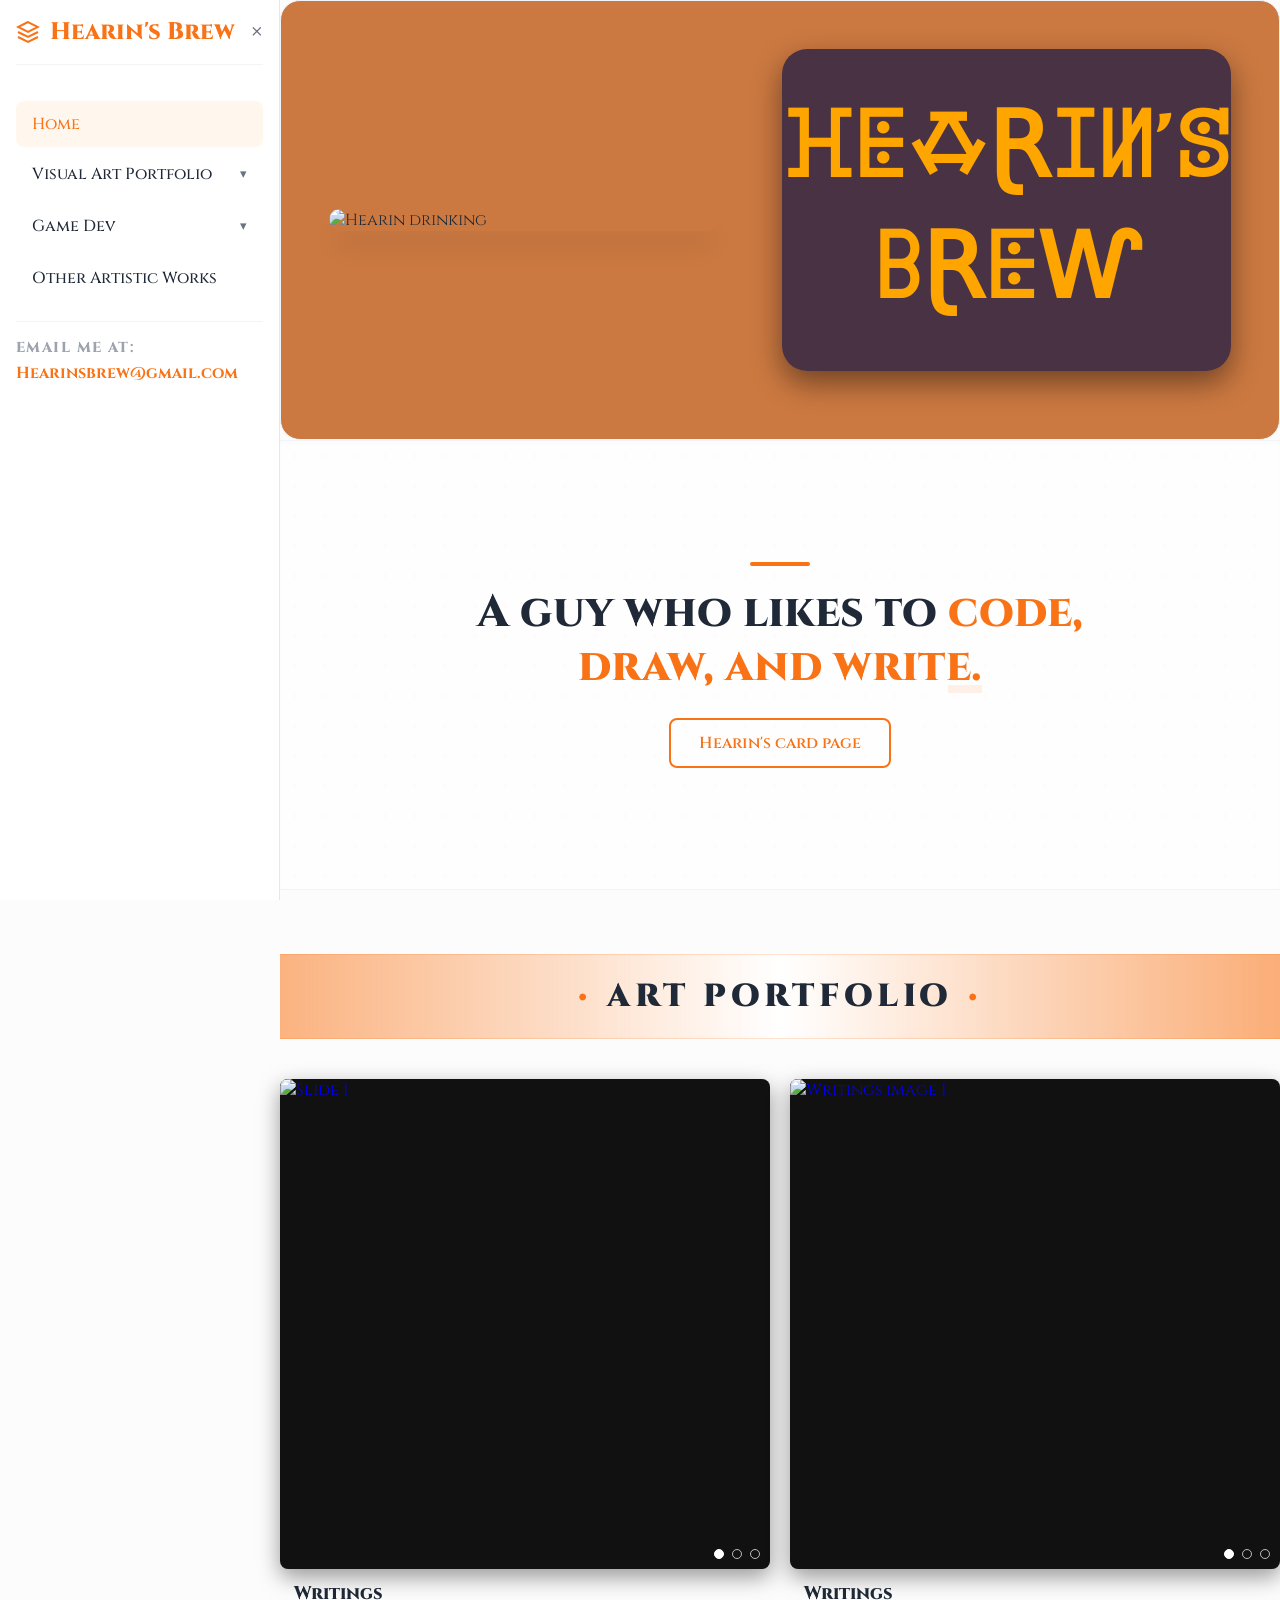
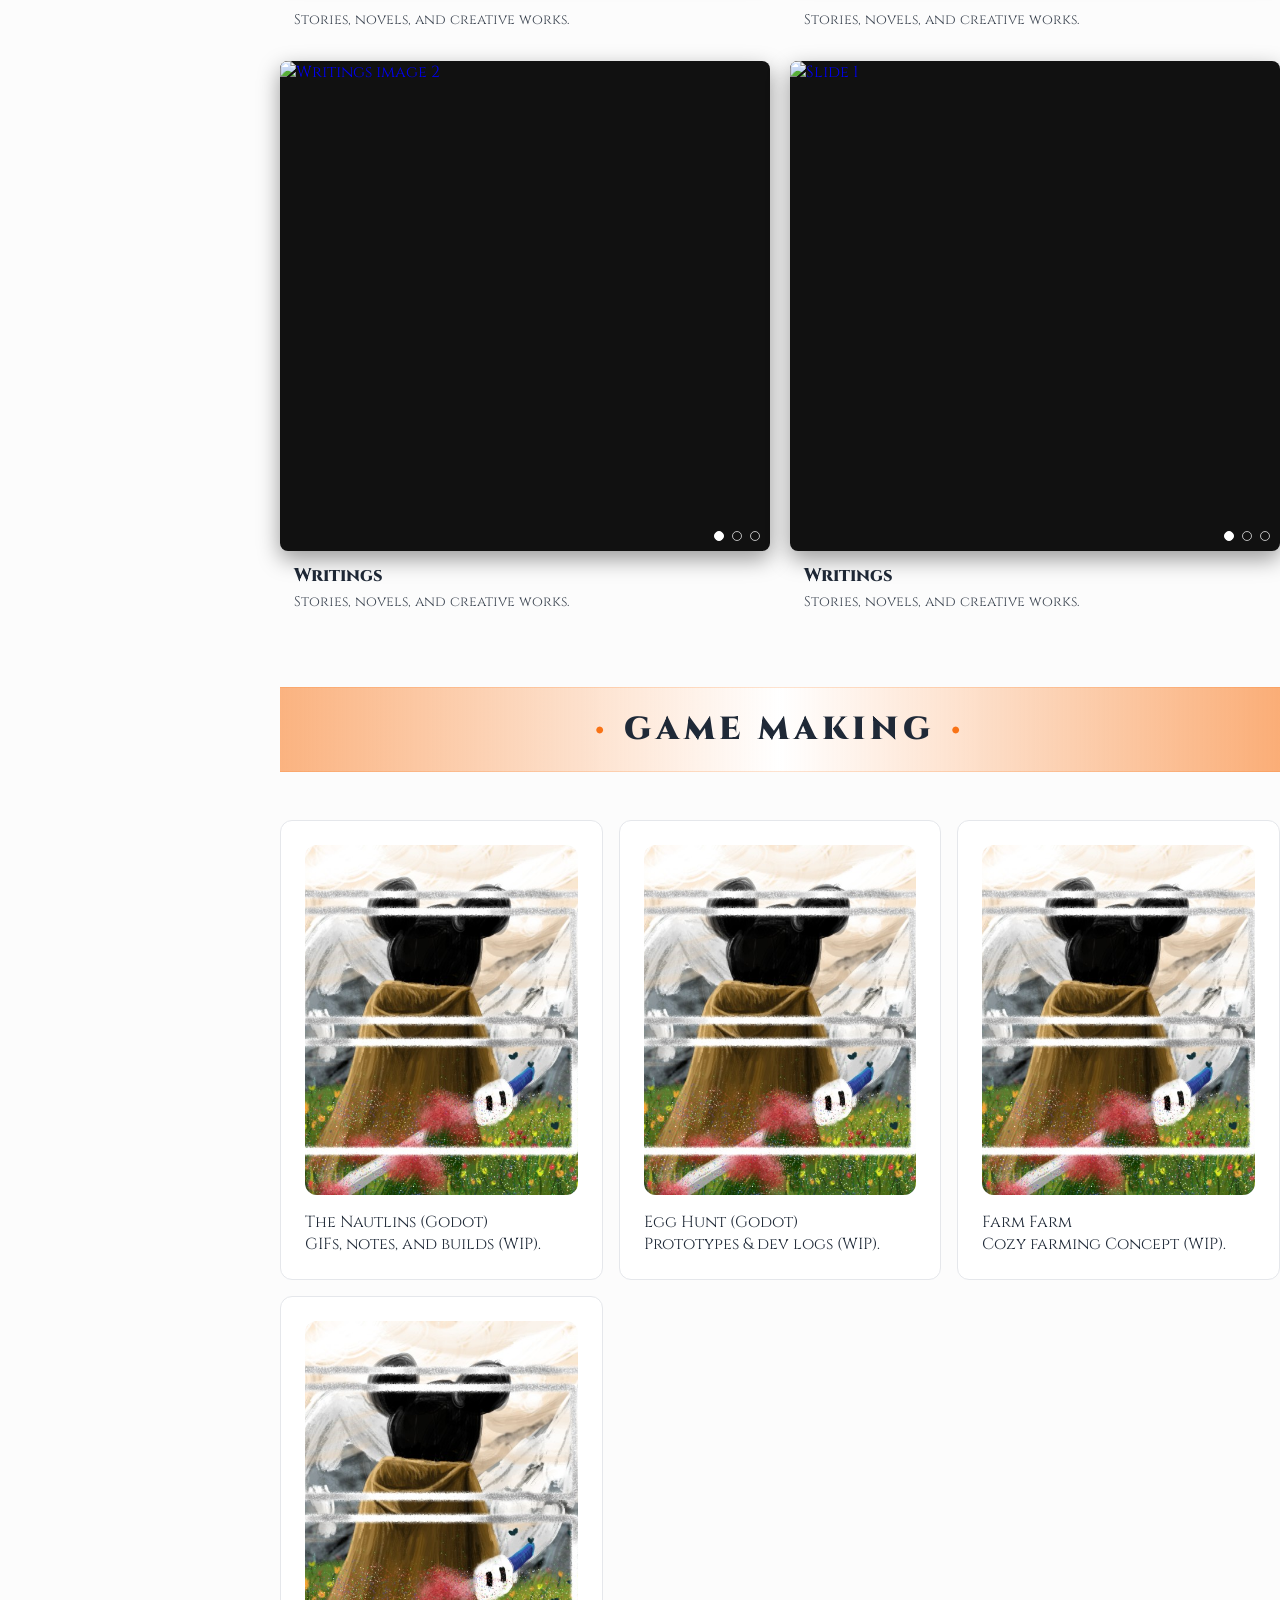
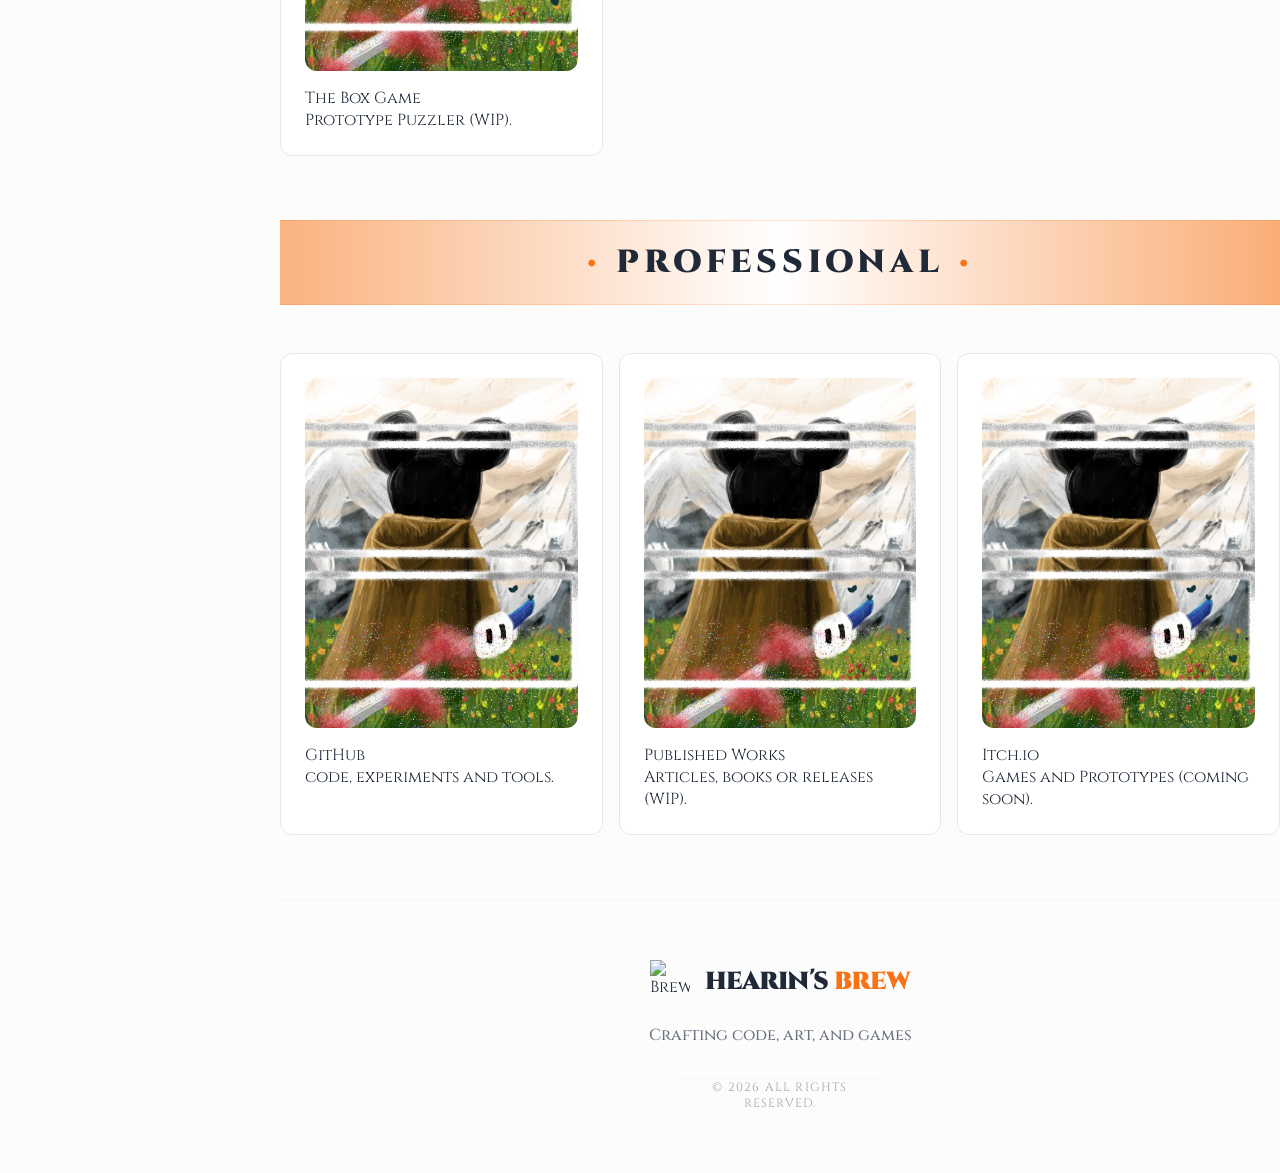
==== index.html @ 3aa01c22 "random issue fix" ====
<!DOCTYPE html>
<html lang="en">
<head>
    <meta charset="UTF-8">
    <meta name="viewport" content="width=device-width, initial-scale=1.0">
    <title>Hearin's Brew</title>
    <link rel ="stylesheet" href="style.css">
       <link rel ="stylesheet" href="myOcs.css">
       <link rel ="stylesheet" href="mediaQuery.css">
    <link href="https://fonts.googleapis.com/css2?family=Cinzel:wght@700;900&display=swap" rel="stylesheet" />
    <link rel="stylesheet" href="https://cdnjs.cloudflare.com/ajax/libs/font-awesome/6.0.0/css/all.min.css">
    <link rel="icon" type="image/png" href="assets/favicon.ico">

</head>
<body>
<div style="max-width: 1350px;
   margin:0 auto;
    width: 100%;
    ">
    <aside id="sidebar" >
        <div class="sidebar-header">
            <div class="brand-logo">
                <svg width="24" height="24" viewBox="0 0 24 24" fill="none" stroke="currentColor" stroke-width="2"><path d="M12 2L2 7l10 5 10-5-10-5zM2 17l10 5 10-5M2 12l10 5 10-5"/></svg>
                <span>Hearin's Brew</span>
            </div>
            <button class="close-btn" onclick="toggleMenu()">&times;</button>
        </div>
        <nav>
            <ul>
                <li class="nav-item"><a href="#" class="nav-link active">Home</a></li>
                
                <li class="nav-item">
                    <div class="nav-link dropdown-toggle" onclick="toggleDropdown(this)">
                        <span>Visual Art Portfolio</span>
                        <span class="chevron">&#9662;</span>
                    </div>
                    <ul class="dropdown-menu">
                        <li><a href="lorcana-game-mat-concepts.html" class="nav-link">Lorcana Game Mat Concepts</a></li>
                        <li><a href="Art-Fight.html" class="nav-link">Art Fight</a></li>
                        <li><a href="my-ocs.html" class="nav-link">My OCs!</a></li>
                        <li><a href="misc-art.html" class="nav-link">Misc Art</a></li>
                        <li><a href="my-sketch-book.html" class="nav-link">My Sketchbook</a></li>
                    </ul>
                </li>

                <li class="nav-item">
                    <div class="nav-link dropdown-toggle" onclick="toggleDropdown(this)">
                        <span>Game Dev</span>
                        <span class="chevron">&#9662;</span>
                    </div>
                    <ul class="dropdown-menu">
                        <li><a href="#" class="nav-link">The Nautlins</a></li>                       
                        <li><a href="easter-hunt-game.html" class="nav-link">Easter Hunt</a></li>
                       
                    </ul>
                </li>

               <li class="nav-item"><a href="#" class="nav-link">Other Artistic Works</a></li>
            </ul>
            <div style="padding-top:1rem">
               <div class="sidebar-footer">
  
        <p>Email me at:</p>
        <a href="mailto:hearinsbrew@gmail.com">Hearinsbrew@gmail.com</a>
    
</div>
            </div>
        </nav>
        
       
    </aside>

    <main id="mainContent">
        <header>
<button class="menu-trigger" onclick="toggleMenu()">
            <span>☰</span> 
        </button>
        <div class="header-logo">
        <a href="index.html">Hearin's Brew</a>
    </div>
    
    <div class="header-links">
        <a href="mailto:hearinsbrew@gmail.com" title="Email Me">
            <i class="fa-solid fa-envelope"></i>
        </a>
        <a href="https://github.com/Hearin1" target="_blank" title="GitHub">
            <i class="fa-brands fa-github"></i>
        </a>
    </div>
        </header>
        
        
      <section class="feature-container">
    <div class="feature-image">
        <img src="https://github.com/Hearin1/HearinsBrewRep/blob/main/UI/HearinDrinkingGif500px.gif?raw=1" alt="Hearin drinking" />
    </div>
    <div class="feature-content">
        
        <div class="banner">
      <div class="box">
        <h1 id="brew-title"></h1>
        </div>     
      </div>
        
    </div>
</section>


<section class="section1">
          <div class="self-content">       
        <h2 class="feature-title">A guy who likes to <span class="highlight">code, draw, and write.</span></h2>
        <a href="#" class="secondary-btn">Hearin's card page</a>
    </div>
        </section>
<!-- carousel -->
 <div class="divider"><h2>ART PORTFOLIO</h2></div>

<!-- carousel -->
<div class="section2">
  <div class="carousel-wrapper">
    <!-- Tile Example -->
    <div class="tile">
      <a href="https://www.royalroad.com/profile/585481/fictions">
        <div class="carousel" data-interval="4000">
          <div class="slides">
            <img src="https://github.com/Hearin1/HearinsBrewRep/blob/main/Writing%20images/The%20Clouds%20Above%20The%20Clouds%20Below.png?raw=1" class="slide active" alt="Slide 1">
            <img src="https://github.com/Hearin1/HearinsBrewRep/blob/main/Writing%20images/The%20Raven%20of%20the%20Tower%20No%20Name.jpg?raw=1" class="slide" alt="Slide 2">
            <img src="https://github.com/Hearin1/HearinsBrewRep/blob/main/Writing%20images/The%20Guide.JPG?raw=1" class="slide" alt="Slide 3">
          </div>
          <div class="dots">
            <span class="dot active"></span>
            <span class="dot"></span>
            <span class="dot"></span>
          </div>
        </div>
      </a>
      <div class="cap">
        <p class="t">Writings</p>
        <p class="d">Stories, novels, and creative works.</p>
      </div>
    </div>

    <div class="tile">
      <a href="https://www.royalroad.com/profile/585481/fictions">
        <div class="carousel" data-interval="4000">
          <div class="slides">
            <img src=https://github.com/Hearin1/HearinsBrewRep/blob/main/Writing%20images/The%20Clouds%20Above%20The%20Clouds%20Below.png?raw=1" alt="Writings image 1" class="slide active" >
            <img src="https://github.com/Hearin1/HearinsBrewRep/blob/main/Writing%20images/The%20Raven%20of%20the%20Tower%20No%20Name.jpg?raw=1" class="slide" alt="Slide 2">
            <img src="https://github.com/Hearin1/HearinsBrewRep/blob/main/Writing%20images/The%20Guide.JPG?raw=1" class="slide" alt="Slide 3">
          </div>
          <div class="dots">
            <span class="dot active"></span>
            <span class="dot"></span>
            <span class="dot"></span>
          </div>
        </div>
      </a>
      <div class="cap">
        <p class="t">Writings</p>
        <p class="d">Stories, novels, and creative works.</p>
      </div>
    </div>
    <div class="tile">
      <a href="https://www.royalroad.com/profile/585481/fictions">
        <div class="carousel" data-interval="4000">
          <div class="slides">
            <img src="https://github.com/Hearin1/HearinsBrewRep/blob/main/Writing%20images/The%20Raven%20of%20the%20Tower%20No%20Name.jpg?raw=1" alt="Writings image 2" class="slide active" alt="Slide 1">
            <img src="https://github.com/Hearin1/HearinsBrewRep/blob/main/Writing%20images/The%20Raven%20of%20the%20Tower%20No%20Name.jpg?raw=1" class="slide" alt="Slide 2">
            <img src="https://github.com/Hearin1/HearinsBrewRep/blob/main/Writing%20images/The%20Guide.JPG?raw=1" class="slide" alt="Slide 3">
          </div>
          <div class="dots">
            <span class="dot active"></span>
            <span class="dot"></span>
            <span class="dot"></span>
          </div>
        </div>
      </a>
      <div class="cap">
        <p class="t">Writings</p>
        <p class="d">Stories, novels, and creative works.</p>
      </div>
    </div>
   
    <div class="tile">
      <a href="https://www.royalroad.com/profile/585481/fictions">
        <div class="carousel" data-interval="4000">
          <div class="slides">
            <img src="https://github.com/Hearin1/HearinsBrewRep/blob/main/Writing%20images/The%20Clouds%20Above%20The%20Clouds%20Below.png?raw=1" class="slide active" alt="Slide 1">
            <img src="https://github.com/Hearin1/HearinsBrewRep/blob/main/Writing%20images/The%20Raven%20of%20the%20Tower%20No%20Name.jpg?raw=1" class="slide" alt="Slide 2">
            <img src="https://github.com/Hearin1/HearinsBrewRep/blob/main/Writing%20images/The%20Guide.JPG?raw=1" class="slide" alt="Slide 3">
          </div>
          <div class="dots">
            <span class="dot active"></span>
            <span class="dot"></span>
            <span class="dot"></span>
          </div>
        </div>
      </a>
      <div class="cap">
        <p class="t">Writings</p>
        <p class="d">Stories, novels, and creative works.</p>
      </div>
    </div>
  </div>
</div>


   <div class="divider"><h2>GAME MAKING</h2></div>
  <section class="section" >
    <div class="wrap">
      <div class="image" >
        <img src="assets/Mickey p2.jpg" alt="The Nautlins" />       
      </div>
      <div><p><a href=""></a>The Nautlins (Godot)</p><p class="d">GIFs, notes, and builds (WIP).</p></div>
    </div>
    <div class="wrap">
      <div class="image">
        <img src="assets/Mickey p2.jpg" alt="The Nautlins" />       
      </div>
      <div><p><a href=""></a>Egg Hunt (Godot)</p><p class="d">Prototypes & dev logs (WIP).</p></div>
    </div>
    <div class="wrap">
      <div class="image">
        <img src="assets/Mickey p2.jpg" alt="The Nautlins" />       
      </div>
      <div><p><a href=""></a>Farm Farm</p><p class="d">Cozy farming Concept (WIP).</p></div>
    </div>
    <div class="wrap">
      <div class="image" style="">
        <img src="assets/Mickey p2.jpg" alt="The Nautlins" />       
      </div>
      <div><p><a href=""></a>The Box Game</p><p class="d">Prototype Puzzler (WIP).</p></div>
    </div>
  </section>

  <!-- professional -->
<div class="divider"><h2>PROFESSIONAL</h2></div>
    <section class="section" >
    
    <div class="wrap">
      <div class="image">
        <img src="assets/Mickey p2.jpg" alt="The Nautlins" />       
      </div>
      <div><p><a href="https://github.com/Hearin1"></a>GitHub</p><p class="d">code, experiments and tools.</p></div>
    </div>
    <div class="wrap">
      <div class="image">
        <img src="assets/Mickey p2.jpg" alt="The Nautlins" />       
      </div>
      <div><p><a href=""></a>Published Works</p><p class="d">Articles, books or releases (WIP).</p></div>
    </div>
    <div class="wrap">
      <div class="image" style="">
        <img src="assets/Mickey p2.jpg" alt="The Nautlins" />       
      </div>
      <div><p><a href="#"></a>Itch.io</p><p class="d">Games and Prototypes (coming soon).</p></div>
    </div>
  </section>

<footer class="main-footer">
    <div class="footer-content">
        <div class="footer-logo">
            <img src="https://media.giphy.com/media/v1.Y2lkPTc5MGI3NjExNHJtZzZycWp6bmR6Z3R6Z3R6Z3R6Z3R6Z3R6Z3R6Z3R6Z3ImZXA9djFfaW50ZXJuYWxfZ2lmX2J5X2lkJmN0PXM/3o7TKDkDbIDJieKbVm/giphy.gif" alt="Brewing GIF" class="footer-gif">
            <span class="logo-text">Hearin's <span class="highlight-orange">Brew</span></span>
        </div>

        <p class="footer-tagline">Crafting code, art, and games </p>
        
        <div class="footer-bottom-line">
            &copy; 2026 All Rights Reserved.
        </div>
    </div>
</footer>

    </main>
</div>
<!--
    <script>
      

    

        (function(){
  const text = "ꖾꗍꗇⱤꕯꖦ'ꕷ ꕗⱤꗍⱲ";
  const title = document.getElementById("brew-title");
  const colors = ["#FFA500", "#FFFFFF", "#1E90FF"];
  for (let i = 0; i < text.length; i++) {
    const span = document.createElement("span");
    span.textContent = text[i];
    span.style.transition = "color 2s ease";
    span.style.color = colors[0];
    title.appendChild(span);
  }
  let currentColor = 0;
  setInterval(() => {
    const spans = title.querySelectorAll("span");
    for (let i = 0; i < spans.length; i++) {
      setTimeout(() => {
        spans[i].style.color = colors[(currentColor + 1) % colors.length];
      }, i * 200);
    }
    currentColor = (currentColor + 1) % colors.length;
  }, 4000);
})();



/* Carousels (img slides) */
document.querySelectorAll('.carousel').forEach(car=>{
  const slides = Array.from(car.querySelectorAll('img.slide'));
  const dots = car.querySelectorAll('.dot').length
    ? Array.from(car.querySelectorAll('.dot'))
    : (function(){ const wrap=document.createElement('div'); wrap.className='dots';
        slides.forEach((_,i)=>{ const d=document.createElement('span'); d.className='dot'+(i?'' : ' active'); wrap.appendChild(d); });
        car.appendChild(wrap); return Array.from(wrap.children); })();

  let i = 0;
  const show = n=>{
    slides.forEach((s,idx)=>s.classList.toggle('active', idx===n));
    dots.forEach((d,idx)=>d.classList.toggle('active', idx===n));
    i = n;
  };
  const dur = parseInt(car.getAttribute('data-interval')||4500,10);
  let timer = setInterval(()=>show((i+1)%slides.length), dur);
  dots.forEach((d,idx)=>d.addEventListener('click', ()=>{
    clearInterval(timer); show(idx); timer = setInterval(()=>show((i+1)%slides.length), dur);
  }));
});

    
    </script>
-->
   <script src="main.js"></script>
</body>
</html>
---- style.css ----
:root {
            --sidebar-width: 280px;
            --primary-orange: #f97316; /* Clean, modern orange */
            --orange-hover: #ea580c;
            --sidebar-bg: #ffffff;
            --text-dark: #1f2937;
            --text-muted: #6b7280;
            --bg-main: #fcfcfc;
            --transition-speed: 0.3s;
        }

        * { margin: 0; padding: 0; box-sizing: border-box;  font-family: 'Cinzel',sans-serif; }

        body {
            display: flex;
            background: var(--bg-main);
            color: var(--text-dark);
            overflow-x: hidden;
            min-height: 100vh;
        }

        /* --- Sidebar --- */
        aside {
            width: var(--sidebar-width);
            height: 100vh;
            background: var(--sidebar-bg);
            color: var(--text-dark);
            position: fixed;
            left: 0;
            transition: transform var(--transition-speed) ease;
            z-index: 1000;
            padding: 1rem;
            display: flex;
            flex-direction: column;
            border-right: 1px solid #e5e7eb;
        }

        /* Class to hide sidebar */
        aside.closed {
            transform: translateX(-100%);
        }

        .sidebar-header {
            display: flex;
            justify-content: space-between;
            align-items: center;
            margin-bottom: 2rem;
            padding-bottom: 1rem;
            border-bottom: 1px solid #f3f4f6;
        }

        .brand-logo {
            font-size: 1.5rem;
            font-weight: 800;
            color: var(--primary-orange);
            display: flex;
            align-items: center;
            gap: 10px;
        }

        .close-btn {
            background: none;
            border: none;
            color: var(--text-muted);
            font-size: 1.75rem;
            cursor: pointer;
            line-height: 1;
        }
        .close-btn:hover { color: var(--primary-orange); }

        /* --- Main Navigation --- */
        nav { flex-grow: 1; overflow-y: auto; }
        nav ul { list-style: none; }
        
        .nav-item { margin: 0.25rem 0; }

        .nav-link {
            display: flex;
            align-items: center;
            justify-content: space-between;
            padding: 0.75rem 1rem;
            color: var(--text-dark);
            text-decoration: none;
            border-radius: 8px;
            transition: 0.2s;
            font-weight: 500;
            cursor: pointer;
        }

        .nav-link:hover, .nav-link.active {
            background-color: #fff7ed;
            color: var(--primary-orange);
        }

        /* Dropdown Chevron */
        .chevron {
            font-size: 0.8rem;
            transition: transform 0.3s;
            color: var(--text-muted);
        }
        .active-dropdown .chevron {
            transform: rotate(180deg);
            color: var(--primary-orange);
        }

        /* --- Dropdown Menus --- */
        .dropdown-menu {
            max-height: 0;
            overflow: hidden;
            transition: max-height 0.3s ease-out;
            background: #fafafa;
            border-radius: 8px;
            margin-top: 2px;
        }

        /* Opened Dropdown state */
        .active-dropdown + .dropdown-menu {
            max-height: 1000px; /* Set a max height for animation */
        }

        .dropdown-menu li a {
            padding: 0.6rem 1rem 0.6rem 2.5rem; /* Indented text */
            font-size: 0.95rem;
            color: var(--text-muted);
        }
        .dropdown-menu li a:hover {
            color: var(--primary-orange);
            background: #fff7ed;
        }

        /* --- Sidebar Footer (e.g., Logout) --- */
        .sidebar-footer {
            margin-top: auto;
            border-top: 1px solid #f3f4f6;
            padding-top: 1rem;
        }
        
       

        /* --- Main Content --- */
        main {
            flex-grow: 1;
            margin-left: var(--sidebar-width);
            min-height: 100vh;
            transition: margin-left var(--transition-speed) ease;
            
        }

        /* When sidebar is closed, main content takes full width */
        main.expanded { margin-left: 0; }

        /* --- Menu Trigger Button --- */
      .menu-trigger {
    background: #f97316; /* Your brand orange */
    color: white;
    border: none;
    width: 40px;
    height: 40px;
    border-radius: 8px;
    cursor: pointer;
    display: flex;
    align-items: center;
    justify-content: center;
    font-size: 1.2rem;
    transition: transform 0.2s;
}
        .menu-trigger:hover { background: var(--orange-hover); }

        main.expanded .menu-trigger { display: inline-flex; align-items: center; gap: 8px; }

        /* --- Dashboard Content --- */
       
       

body {
    font-family: 'Cinzel', serif;
}
/* Container for the two elements */
    .feature-container {
        display: flex;
        align-items: center;
        gap: 4rem;
        
        background: rgb(204, 121, 65);
        padding: 3rem;
        border-radius: 20px;
        border: 1px solid #f1f5f9;
    }

    /* Left Side: Image */
    .feature-image {
        flex: 1;
        max-width: 420px; /* Takes up 50% width */
    }

    .feature-image img {
        width: 100%;
        height: auto;
        border-radius: 15px;
        display: block;
        object-fit: cover;
        box-shadow: 0 20px 25px -5px rgba(0, 0, 0, 0.1);
    }

    /* Right Side: Content */
    .feature-content {
        flex: 1; /* Takes up 50% width */
    }


   

    .secondary-btn {
        display: inline-block;
        padding: 12px 28px;
        border: 2px solid #f97316;
        color: #f97316;
        text-decoration: none;
        border-radius: 8px;
        font-weight: 600;
        transition: all 0.3s;
    }

    .secondary-btn:hover {
        background: #f97316;
        color: white;
    }

    .section {
    display: grid; /* Use Grid instead of Flex */
    /* This creates 3 equal columns */
    grid-template-columns: repeat(3, 1fr); 
    gap: 1rem; /* Spacing between the items */
    width: 100%;
    margin-top: 3rem;
    overflow-x:hidden ;
}

.wrap {
    display: flex;
    flex-direction: column; /* Stack image and text vertically */
    background: #fff;
    padding: 1.5rem;
    border-radius: 12px;
    border: 1px solid #e5e7eb;
}



.image {
    width: 100%;
    /* 1. Define the height you want here */
    height: 350px; 
    border-radius: 12px;
    overflow: hidden; /* Keeps the image inside the rounded corners */
    margin-bottom: 1rem;
}
.image img {
    width: 100%;
    height: 100%; /* Fills the 350px container */
    
    /* 2. CRITICAL: This prevents the image from looking stretched */
    object-fit: cover; 
    
    /* 3. This centers the focus of the image */
    object-position: center; 
    
    display: block;
    transition: transform 0.5s ease;
}





  

     .banner{text-align:center}
  .banner .box{
    display:inline-block; padding:40px 0; border-radius:25px;
    background: rgba(28,27,68,0.75); margin-bottom:20px;
    box-shadow:0 12px 30px rgba(0,0,0,.45);
  }
  #brew-title{ font-family:"Cinzel",serif; font-size: clamp(44px,9vw,90px); font-weight:900; margin:0 }

  
  header{  
    background: rgba(255, 255, 255, 0.7); /* White with 70% transparency */
    backdrop-filter: blur(12px);         /* This creates the frosted glass look */
    -webkit-backdrop-filter: blur(12px); /* Safari support */
    justify-content: space-between;
    align-items: center;
    padding: 1rem 1.5rem;
    border-bottom: 1px solid #e5e7eb; 
    position: sticky; /* Keeps it at the top of the main area */
    top: 0;
    z-index: 100;
    display: none; 
    transition: opacity 0.3s ease;
    width: 100vw;
    max-width:100%;
    
  }
/* Logo Styling */
.header-logo a {
    font-weight: 900;
    font-size: 1.2rem;
    color: #000000;
    text-decoration: none;
    letter-spacing: -0.5px;
}

/* Right Side Icons */
.header-links {
    display: flex;
    gap: 15px;
}

.header-links a {
    color: #000000; /* Subtle grey */
    font-size: 1.3rem;
    transition: color 0.2s;
    text-decoration: none;
}
.header-links a:hover {
    color: #f97316; /* Turns orange on hover */
}
.menu-trigger:hover {
    transform: scale(1.05);
    background: #ea580c;
}
  main.expanded header {
    display: flex;
    align-items: center;
    opacity: 1;
}


.section1 {
   /* 1. Background and Layout */
    background-color: #fefefe; /* Very clean off-white */
    background-image: radial-gradient(#f9731605 2px, transparent 2px); /* Very subtle orange dots */
    background-size: 30px 30px;
    
    display: flex;
    justify-content: center;
    align-items: center;
    text-align: center;
    
    padding: 1rem 2rem;
    width: 100%;
    min-height: 450px;
    
    /* 2. Standard Border Accents */
    border-top: 1px solid #f1f5f9;
    border-bottom: 1px solid #f1f5f9;
    
    /* 3. Subtle Shadow for depth */
    box-shadow: inset 0 2px 4px 0 rgba(0, 0, 0, 0.02);
}

.self-content {
    max-width: 750px;
    position: relative;
}

/* 4. A decorative accent line above the title */
.self-content::before {
    content: "";
    display: block;
    width: 60px;
    height: 4px;
    background: #f97316; /* Orange accent line */
    margin: 0 auto 20px;
    border-radius: 10px;
}

.feature-title {
    font-size: 2.8rem;
    font-weight: 800;
    line-height: 1.2;
    color: #1f2937;
    margin-bottom: 1.5rem;
}

.highlight {
    color: #f97316;
    position: relative;
    z-index: 1;
}

/* Optional: Soft orange glow behind the highlighted text */
.highlight::after {
    content: "";
    position: absolute;
    left: 0;
    bottom: 4px;
    width: 100%;
    height: 8px;
    background: rgba(249, 115, 22, 0.1); /* Very pale orange underline */
    z-index: -1;
}


.divider {
    /* 1. The Gradient Background */
    background: linear-gradient(90deg, rgba(249, 116, 22, 0.541) 0%, rgba(255, 255, 255, 1) 50%, rgba(249, 116, 22, 0.582) 100%);
    
    /* 2. Positioning and Centering */
    text-align: center;
    padding: 20px 0;
    margin: 4rem 0 2.5rem;
    width: 100%;
    
    /* 3. Decorative Borders */
    border-top: 1px solid rgba(249, 115, 22, 0.2);
    border-bottom: 1px solid rgba(249, 115, 22, 0.2);
}

.divider h2 {
    font-size: 2rem;
    font-weight: 900;
    color: #1f2937;
    text-transform: uppercase;
    letter-spacing: 0.15em;
    margin: 0;
    display: inline-block;
    position: relative;
}

/* Optional: Adding a small orange dot on either side of the text for focus */
.divider h2::before, 
.divider h2::after {
    content: "•";
    color: #f97316;
    margin: 0 15px;
    font-size: 1.5rem;
    vertical-align: middle;
}

.sidebar-footer p {
    font-size: .9rem;          /* Small, label-style text */
    font-weight: 800;
    color: #9ca3af;            /* Muted grey for the label */
    letter-spacing: 0.1em;
    text-transform: uppercase;
    margin-bottom: 5px;
}

.sidebar-footer a {
    font-size: 1rem;
    font-weight: 700;
    color: #f97316;            /* Brand Orange */
    text-decoration: none;
    transition: color 0.3s ease;
    word-break: break-all;     /* Prevents long emails from breaking layout */
}

/* Hover effect */
.sidebar-footer a:hover {
    color: #ea580c;            /* Darker orange on hover */
    text-decoration: underline;
}
.main-footer {
    width: 100%;
    padding: 60px 20px;
    background-color: #fcfcfc; /* Off-white to distinguish from content */
    border-top: 1px solid #f1f5f9;
    margin-top: 4rem;
    text-align: center;
}

.footer-content {
    max-width: 1200px;
    margin: 0 auto;
}

/* Logo and GIF container */
.footer-logo {
    display: flex;
    align-items: center;
    justify-content: center;
    gap: 15px;
    margin-bottom: 1.5rem;
}

.footer-gif {
    width: 40px; /* Keep it small and professional */
    height: 40px;
    object-fit: contain;
    /* Optional: filter to make a black gif look orange */
    /* filter: sepia(1) saturate(5) hue-rotate(340deg); */
}

.logo-text {
    font-size: 1.8rem;
    font-weight: 900;
    color: #1f2937;
    letter-spacing: -1px;
    text-transform: lowercase; /* Professional modern style */
}

.highlight-orange {
    color: #f97316;
}

.footer-tagline {
    color: #6b7280;
    font-size: 1rem;
    margin-bottom: 2rem;
    font-weight: 500;
}

.footer-bottom-line {
    font-size: 0.75rem;
    color: #9ca3af;
    text-transform: uppercase;
    letter-spacing: 0.1em;
    border-top: 1px solid #f1f5f9;
   
    display: inline-block;
    width: 200px;
}
/*carousel */
/* Carousel box */
/* Wrap tiles in a row */
.carousel-wrapper {
  display: flex;
  gap: 20px; /* space between tiles */
  flex-wrap: wrap; /* stack on smaller screens */
  justify-content:
   center; /* center tiles in row */
}

/* Each tile */

.tile {
  flex: 0 0 calc(50% - 10px); /* exactly 2 per row with gap compensation */
  max-width: calc(50% - 10px);
  display: flex;
  flex-direction: column;
  text-decoration: none;
  color: inherit;
}


/* Carousel styles (from previous example) */
.carousel {
  position: relative;
  width: 100%;
  border-radius: 8px;
  overflow: hidden;
  box-shadow: 0 8px 22px rgba(0,0,0,.4);
  background: #111;
}

.slides {
  position: relative;
  width: 100%;
  height: 0;
  padding-top: 100%; /* square */
}

.slide {
  position: absolute;
  top:0; left:0;
  width:100%;
  height:100%;
  object-fit: cover;
  opacity:0;
  transition: opacity 0.5s ease;
}

.slide.active { opacity:1; }

.dots {
  position: absolute;
  bottom:10px; right:10px;
  display:flex; gap:8px;
}

.dot {
  width:10px; height:10px;
  border-radius:50%;
  border:1px solid #fff;
  opacity:0.7;
  cursor:pointer;
}

.dot.active { background:#fff; opacity:1; }

/* Caption */
.cap { padding:12px 14px; }
.cap .t { font-weight:800; font-size:18px; margin:0 0 4px; }
.cap .d { font-size:14px; opacity:.85; margin:0; }

/* Responsive: stack on mobile */
@media (max-width: 768px) {
  .wrap { flex-direction: column; gap: 20px; }
  .tile { max-width: 100%; }
}
---- myOcs.css ----
.ocs-carousel-section {
  position: relative;
  width: 100%;
  min-height: 700px;
  padding: 60px 30px;
  overflow: hidden;
  border-radius: 20px;
  margin: 40px auto;
  background:
    linear-gradient(rgba(18, 12, 32, 0.78), rgba(8, 8, 18, 0.88)),
    url('https://images.unsplash.com/photo-1518709268805-4e9042af2176?auto=format&fit=crop&w=1600&q=80') center/cover no-repeat;
  box-shadow: 0 18px 50px rgba(0,0,0,0.45);
}

.ocs-bg-overlay {
  position: absolute;
  inset: 0;
  background:
    radial-gradient(circle at 20% 20%, rgba(255,255,255,0.08), transparent 30%),
    radial-gradient(circle at 80% 30%, rgba(180,120,255,0.10), transparent 35%),
    radial-gradient(circle at 50% 80%, rgba(100,180,255,0.08), transparent 30%);
  pointer-events: none;
}

.ocs-carousel {
  position: relative;
  max-width: 1300px;
  margin: 0 auto;
  z-index: 2;
}

.ocs-slide {
  display: none;
  align-items: center;
  gap: 50px;
  min-height: 580px;
  animation: fadeIn 0.7s ease;
}

.ocs-slide.active {
  display: flex;
}

.ocs-image {
  flex: 1;
  display: flex;
  justify-content: center;
  align-items: center;
}

.ocs-image img {
  width: 100%;
  max-width: 320px;
  height: auto;
  aspect-ratio: 4/4;
  object-fit: cover;
  border-radius: 24px;
  box-shadow: 0 14px 40px rgba(0,0,0,0.45);
  border: 2px solid rgba(255,255,255,0.12);
}

.ocs-content {
  flex: 1;
  color: #f5f2ff;
  padding: 20px;
}

.ocs-content h1 {
  font-size: clamp(2rem, 4vw, 4rem);
  margin: 0 0 18px;
  font-weight: 800;
  line-height: 1.1;
  letter-spacing: 1px;
    /* orange -> white gradient text */
  background: linear-gradient(90deg, #ff8c1a 0%, #ffd9a3 45%, #ffffff 100%);
  -webkit-background-clip: text;
  -webkit-text-fill-color: transparent;
  background-clip: text;
  color: transparent;

  text-shadow: 0 4px 14px rgba(0,0,0,0.25);
}

.ocs-content p {
  font-size: clamp(1rem, 1.8vw, 1.3rem);
  line-height: 1.8;
  max-width: 550px;
  color: rgba(255,255,255,0.92);
  margin: 0;
}

.ocs-dots {
  display: flex;
  justify-content: center;
  gap: 12px;
  margin-top: 30px;
}

.ocs-dot {
  width: 14px;
  height: 14px;
  border-radius: 50%;
  background: rgba(253, 253, 253, 0.35);
  border: 2px solid rgba(255,255,255,0.75);
  cursor: pointer;
  transition: all 0.3s ease;
}

.ocs-dot.active {
  background: #e65e03;
  transform: scale(1.15);
  box-shadow: 0 0 12px rgba(255,255,255,0.6);
}

@keyframes fadeIn {
  from {
    opacity: 0;
    transform: translateY(8px);
  }
  to {
    opacity: 1;
    transform: translateY(0);
  }
}

/* Mobile */
@media (max-width: 900px) {
  .ocs-carousel-section {
    padding: 30px 18px;
    min-height: auto;
  }

  .ocs-slide {
    flex-direction: column;
    text-align: center;
    gap: 24px;
    min-height: auto;
  }

  .ocs-content p {
    max-width: 100%;
  }

  .ocs-image img {
    max-width: 320px;
  }
}
---- mediaQuery.css ----
/* --- Responsive Layout for Mobile --- */


@media (max-width: 600px) {
    .section {
        /* On phones, show 1 per row */
        grid-template-columns: 1fr;
    }
}

/* MOBILE VIEW: Stack vertically */
@media (max-width: 992px) {
    .feature-container {
        flex-direction: column;
        /* This stacks the elements */
        gap: 2rem;
        margin-top: 0;
        text-align: center;
    }

    .menu-trigger {
        margin-bottom: 0;
    }

    .section {
        /* On tablets/small laptops, show 2 per row */
        grid-template-columns: repeat(2, 1fr);
    }

    aside {
        /* 1. Hide it by default on mobile */
        transform: translateX(-100%);
        position: fixed;
        top: 0;
        left: 0;
        z-index: 2000;
        /* Ensure it stays above content */
        width: 280px;
        box-shadow: 10px 0 15px rgba(0, 0, 0, 0.1);
    }

    aside.mobile-open {
        transform: translateX(0);
    }

    .feature-title {
        font-size: 2.5rem;
        /* Slightly smaller for mobile screens */
    }

    main {
        margin-left: 0 !important;
        width: 100% !important;
        padding: 1rem 0.3 !important;
    }

    .menu-trigger {
        display: inline-flex !important;
    }

    header {
        display: flex;
    }

    main.expanded header {
        display: flex !important;
        align-items: center;
        opacity: 1;
    }
}


@media (max-width: 768px) {
    .section1 {
        /* 1. Reduce vertical padding so it's not too tall on phones */
        padding: 1rem 1.5rem;
        min-height: auto;
        /* Let the content define the height */
    }

    .tiles.two {
        grid-template-columns: 1fr !important;
        /* 1 column on mobile */
    }

    .feature-title {
        /* 2. Shrink the font size so "code, draw, and write" doesn't break into tiny lines */
        font-size: 1.8rem;
        line-height: 1.3;
        margin-bottom: 1rem;
    }
    .thumb{
      width:450px;
        max-width:100%;
    }
     .thumb > img{position:absolute; inset:0; width:450px; height:100%; object-fit:cover; display:block;max-width:100%;}

    .secondary-btn {
        /* 5. Make the button full-width or slightly larger for easier tapping */
        width: 100%;
        text-align: center;
        padding: 14px;
    }
}

/* Mobile Responsive */
@media (max-width: 600px) {
    .logo-text {
        font-size: 1.4rem;
    }

    .main-footer {
        padding: 40px 15px;
    }

      .carousel {
    min-height: auto;
    aspect-ratio: auto;  /* let image decide height */
  }

    .divider h2 {
        font-size: .8rem;
    }
    .section{
       grid-template-columns: repeat(1, 1fr);  
    }

    .carousels img{
        width:90% important
    }

    .sidebar-footer a {
    font-size: .7rem;       /* Prevents long emails from breaking layout */
}
  .sidebar-footer p {
    font-size: .8rem;       /* Prevents long emails from breaking layout */
}
}
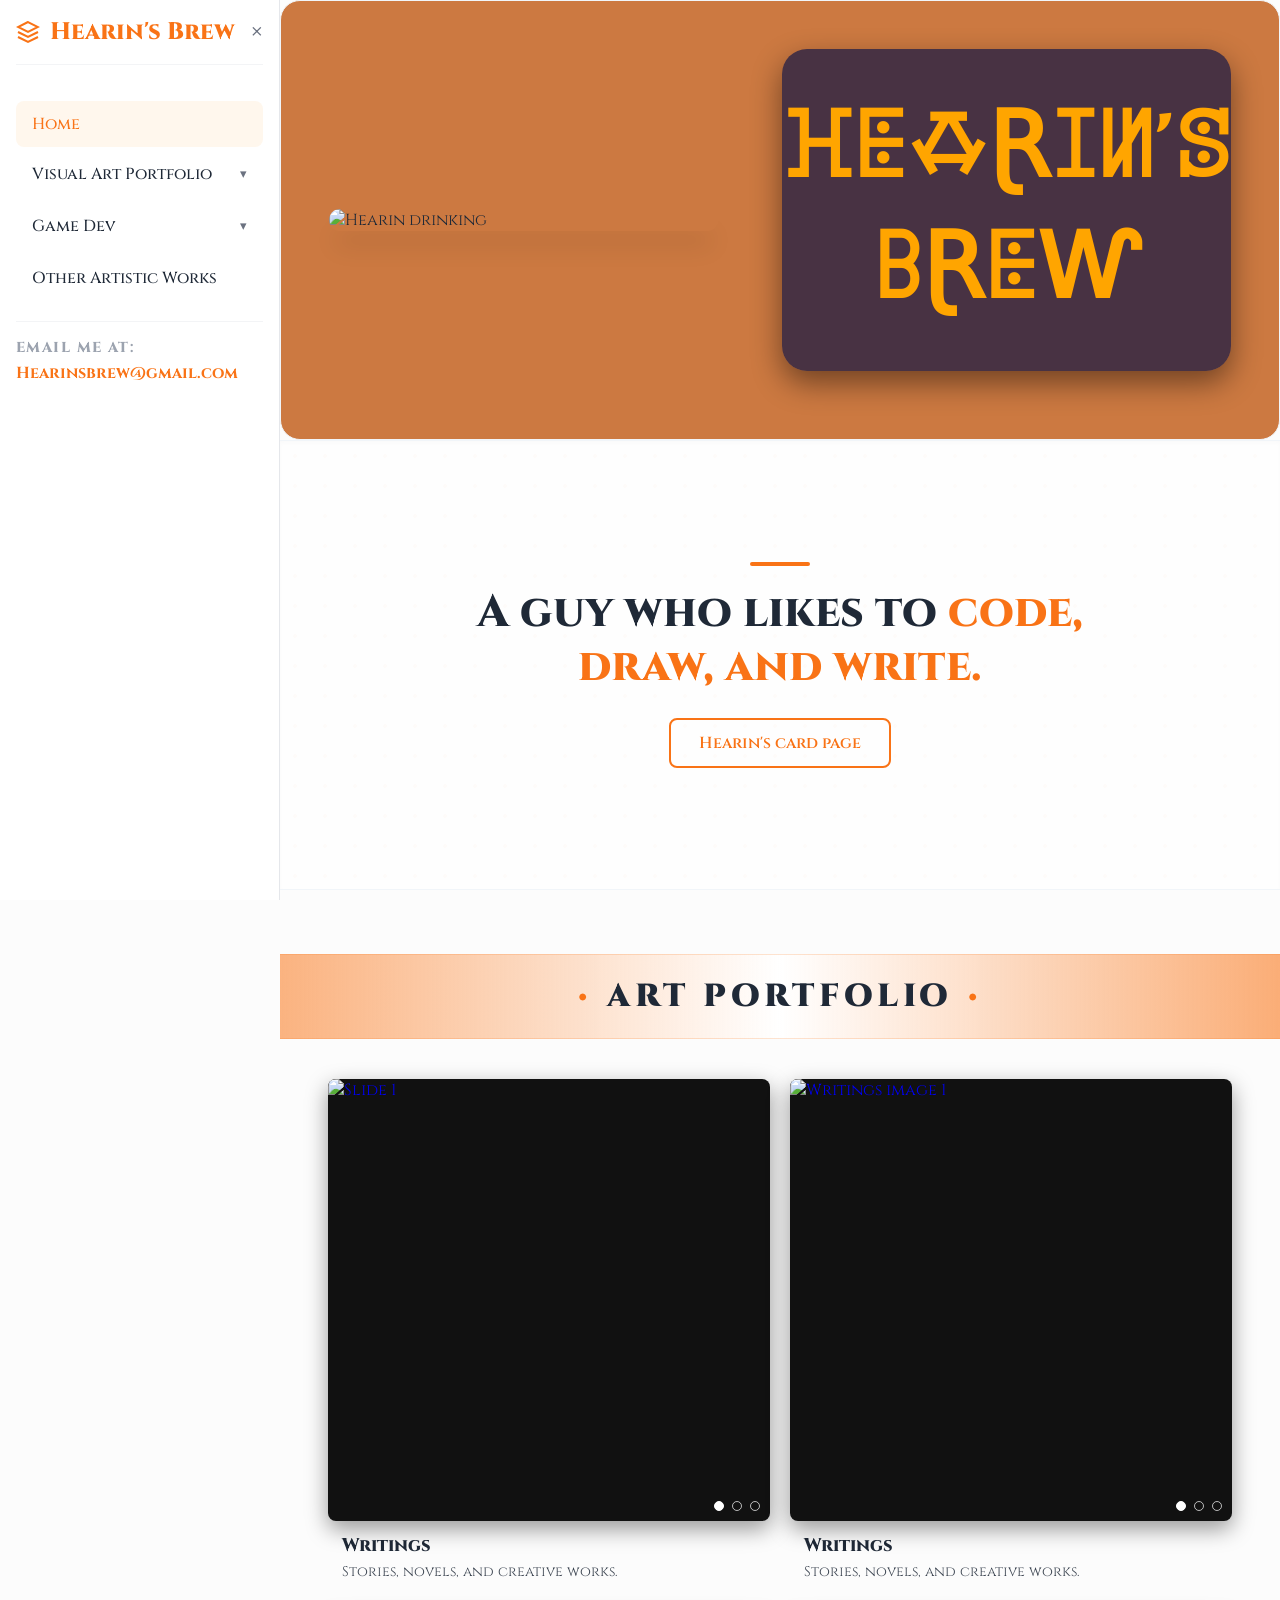
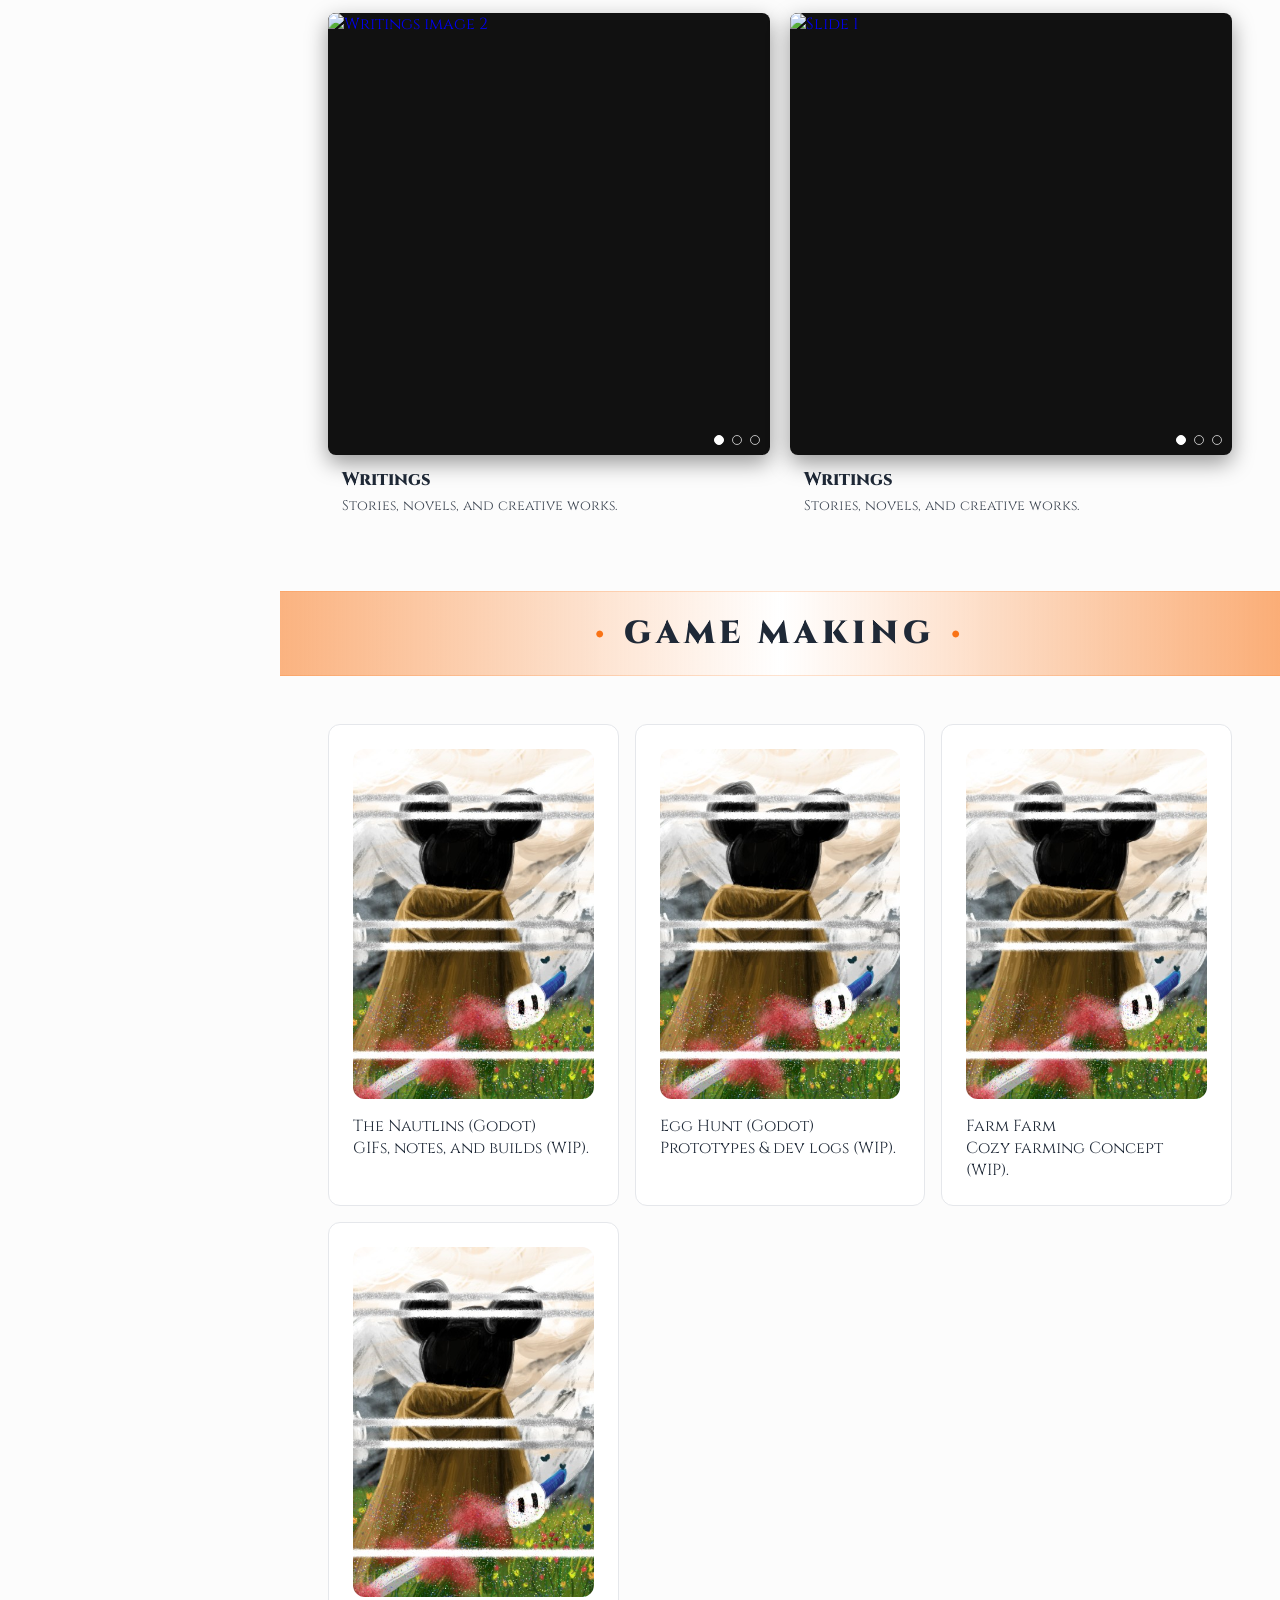
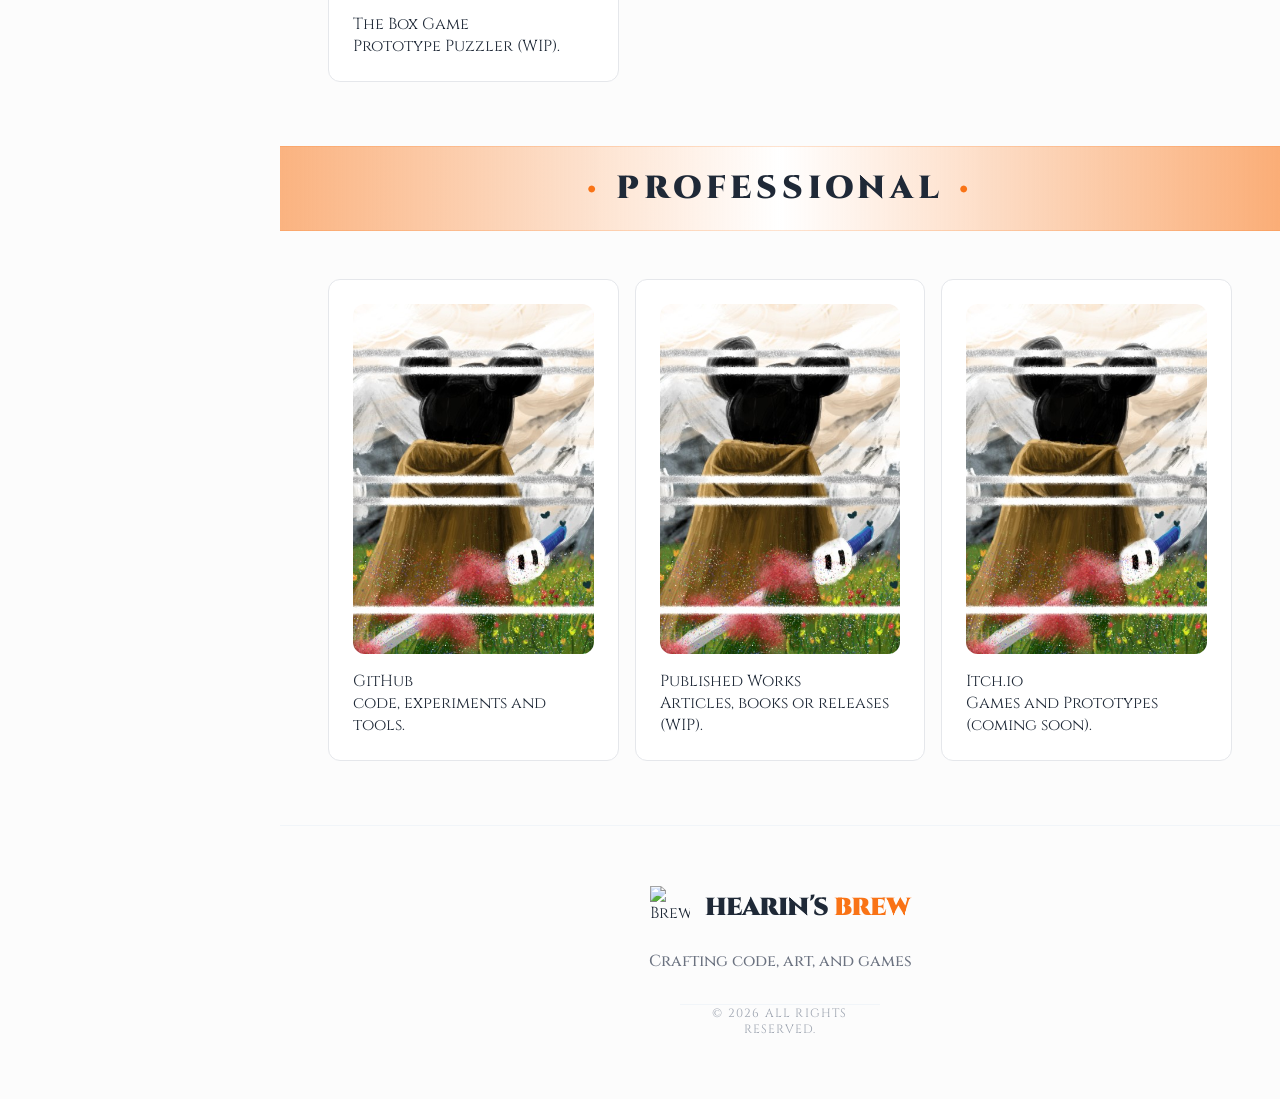
==== commit d0c3d4d4: "randon issue fix2" ====
--- a/index.html
+++ b/index.html
@@ -49,7 +49,7 @@
                         <span class="chevron">&#9662;</span>
                     </div>
                     <ul class="dropdown-menu">
-                        <li><a href="#" class="nav-link">The Nautlins</a></li>                       
+                        <li><a href="the-nautlins.html" class="nav-link">The Nautlins</a></li>                       
                         <li><a href="easter-hunt-game.html" class="nav-link">Easter Hunt</a></li>
                        
                     </ul>
--- a/style.css
+++ b/style.css
@@ -234,6 +234,8 @@
     width: 100%;
     margin-top: 3rem;
     overflow-x:hidden ;
+    padding-left: 3rem;
+     padding-right: 3rem;
 }
 
 .wrap {
@@ -390,16 +392,7 @@
 }
 
 /* Optional: Soft orange glow behind the highlighted text */
-.highlight::after {
-    content: "";
-    position: absolute;
-    left: 0;
-    bottom: 4px;
-    width: 100%;
-    height: 8px;
-    background: rgba(249, 115, 22, 0.1); /* Very pale orange underline */
-    z-index: -1;
-}
+
 
 
 .divider {
@@ -533,7 +526,10 @@
 }
 
 /* Each tile */
-
+.section2{
+ padding-right:3rem;
+  padding-left:3rem;
+}
 .tile {
   flex: 0 0 calc(50% - 10px); /* exactly 2 per row with gap compensation */
   max-width: calc(50% - 10px);
@@ -541,6 +537,7 @@
   flex-direction: column;
   text-decoration: none;
   color: inherit;
+ 
 }
 
 
--- a/mediaQuery.css
+++ b/mediaQuery.css
@@ -77,10 +77,21 @@
         min-height: auto;
         /* Let the content define the height */
     }
-
+    .section2{
+ padding-right:1rem;
+  padding-left:1rem;
+}
+section{
+     padding-left: 1rem;
+     padding-right: 1rem;
+}
     .tiles.two {
         grid-template-columns: 1fr !important;
         /* 1 column on mobile */
+    }
+    .tile{
+       flex: 0 0 100%;
+    max-width: 100%;
     }
 
     .feature-title {
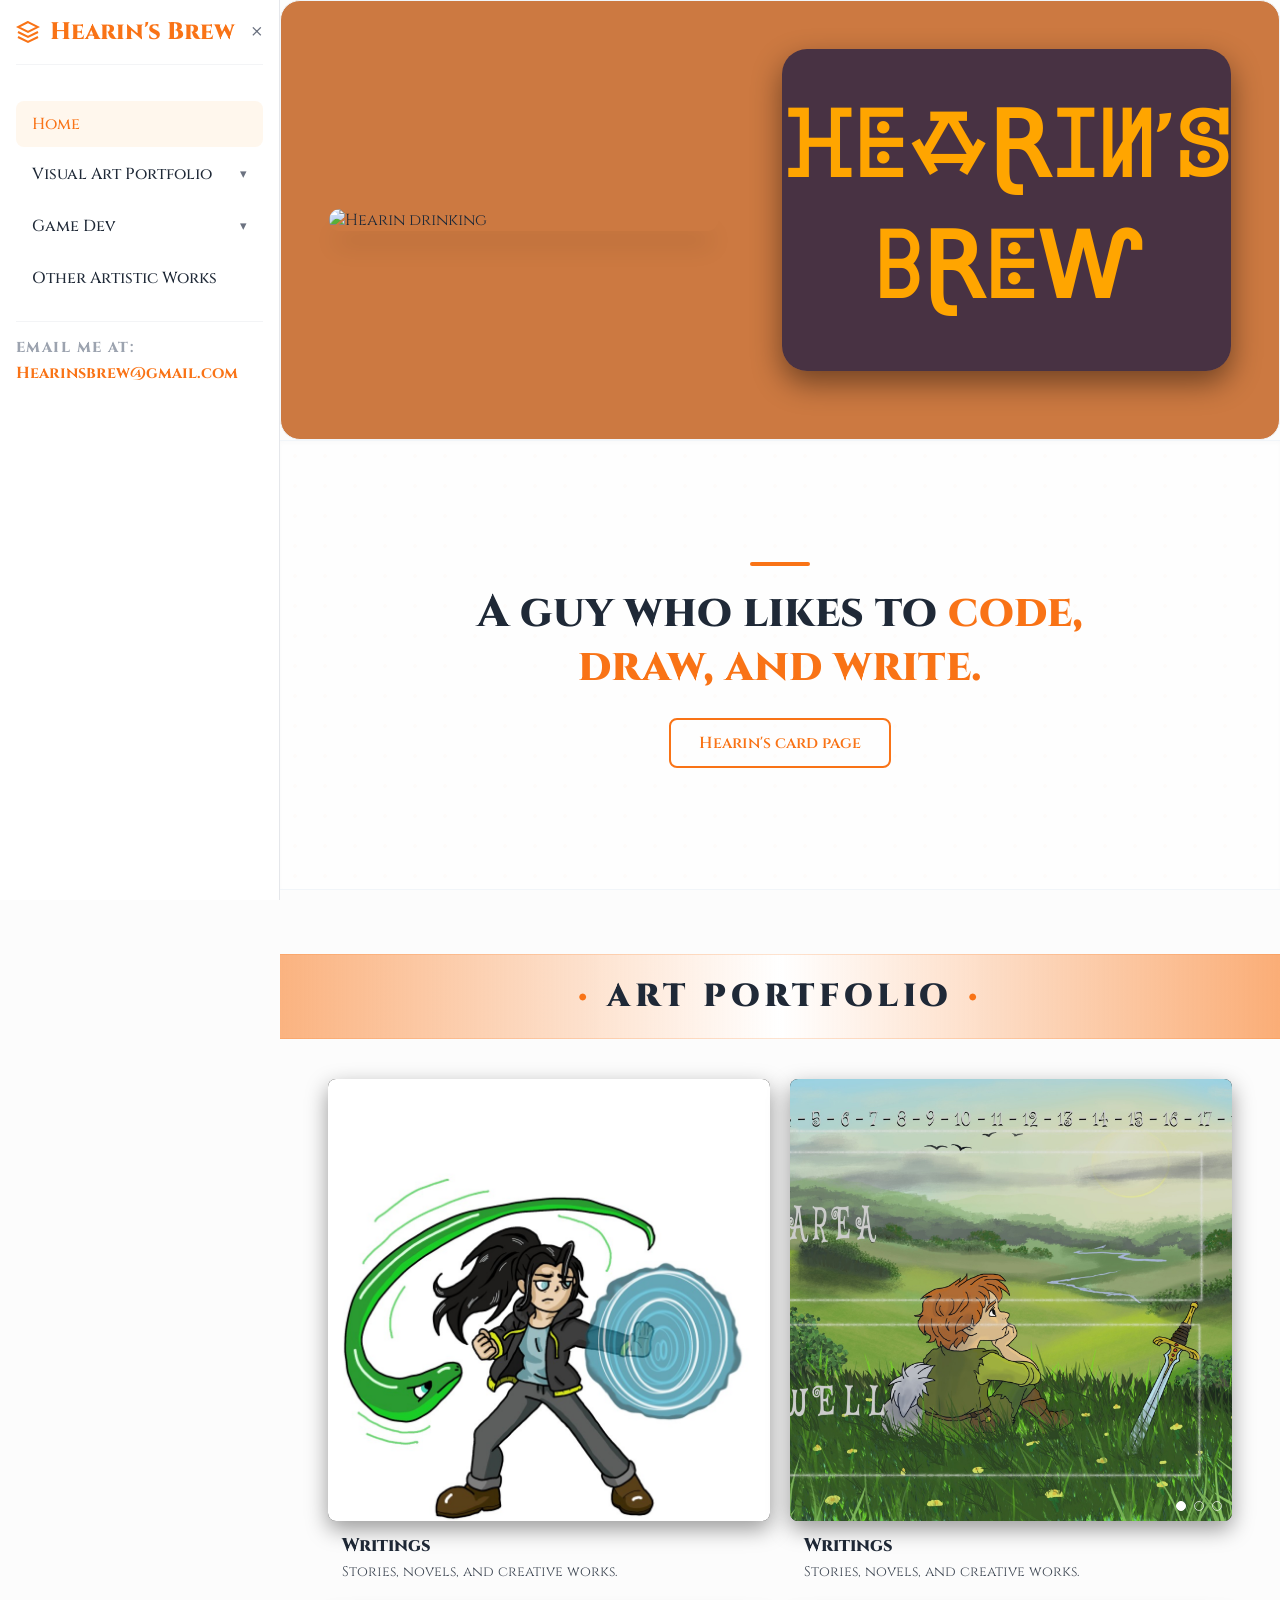
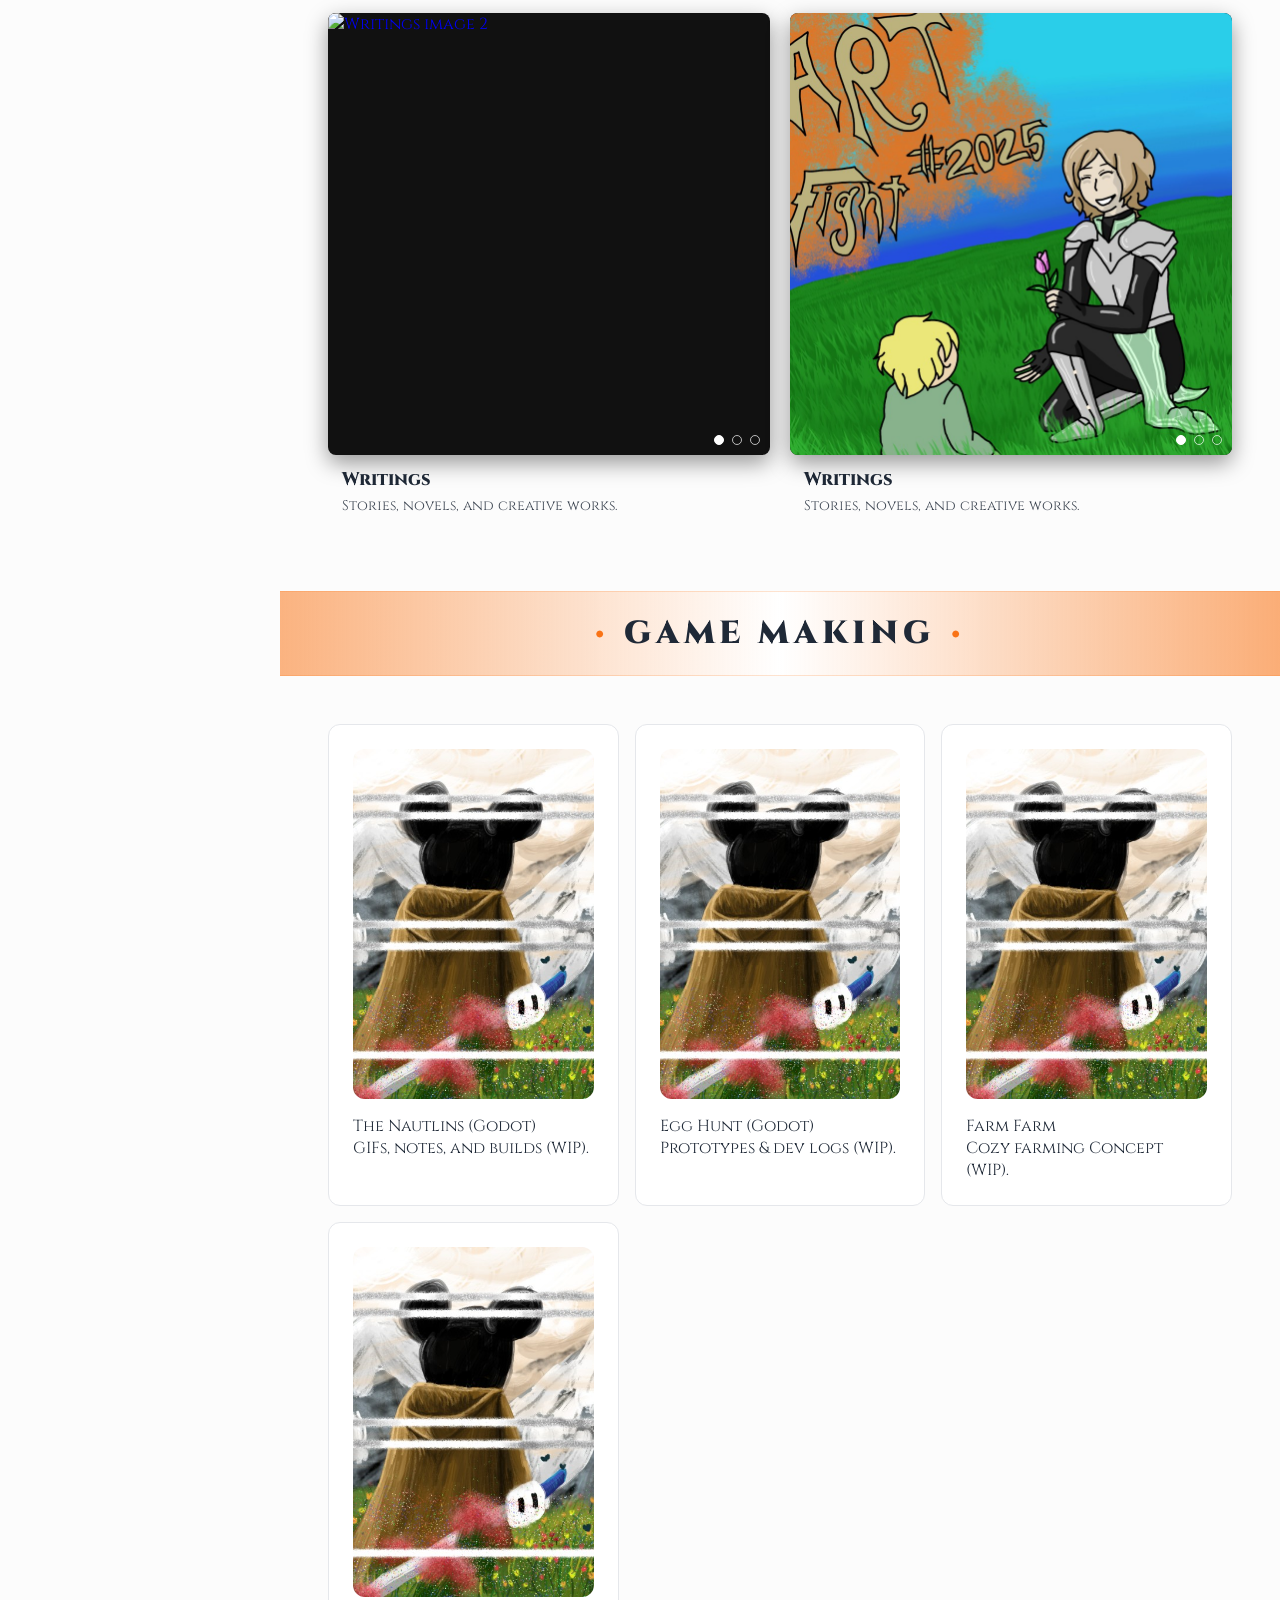
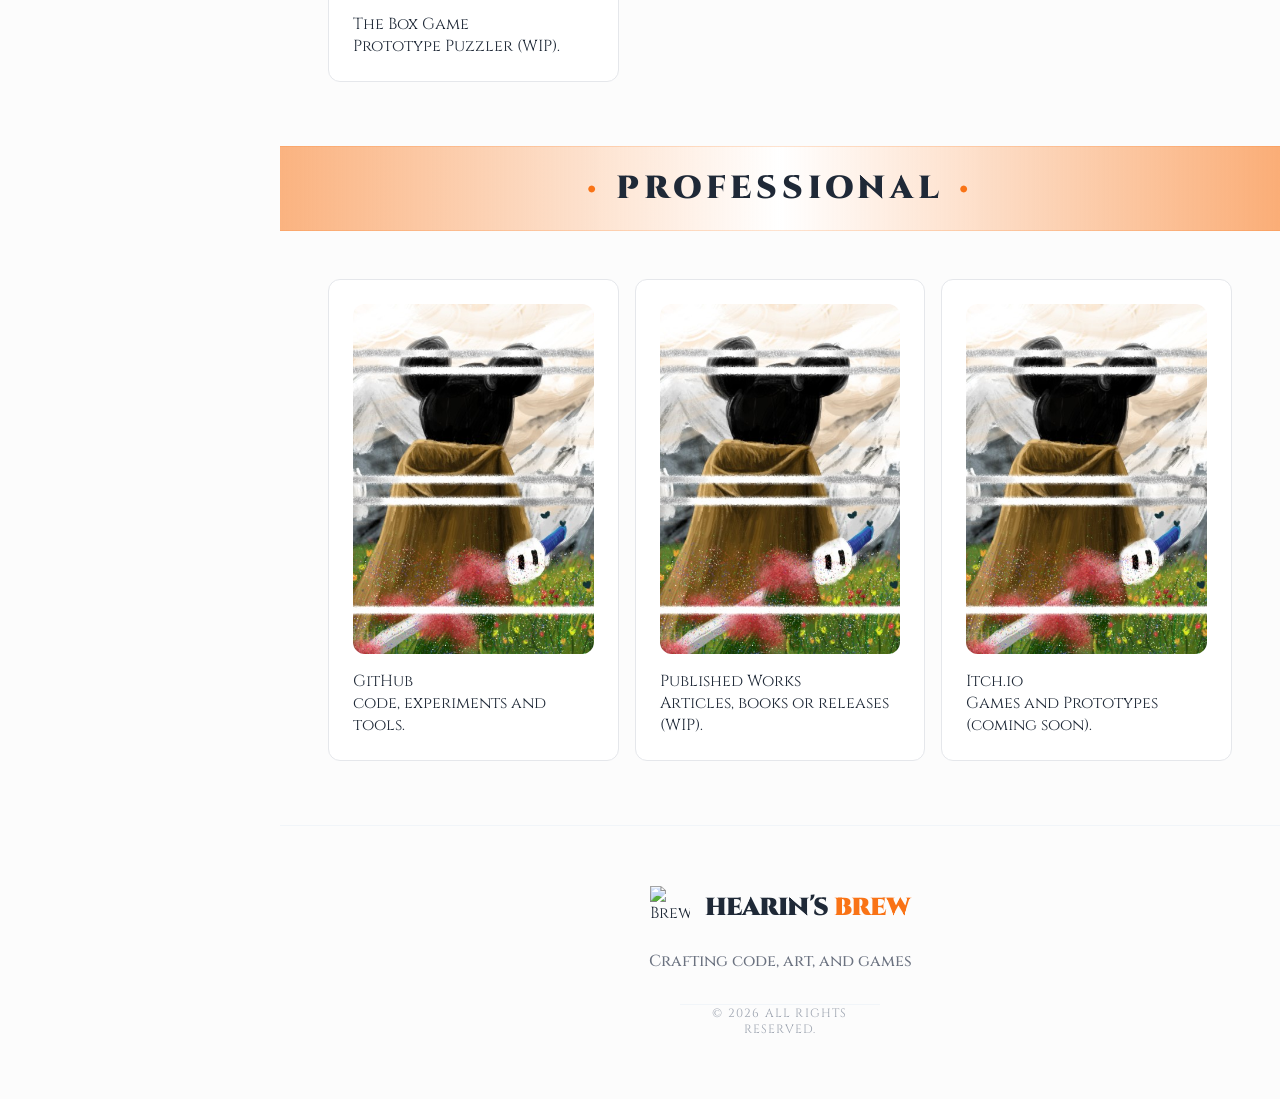
==== commit c8361dff: "font size padding fix" ====
--- a/index.html
+++ b/index.html
@@ -55,7 +55,7 @@
                     </ul>
                 </li>
 
-               <li class="nav-item"><a href="#" class="nav-link">Other Artistic Works</a></li>
+               <li class="nav-item"><a href="other-artistic-works.html" class="nav-link">Other Artistic Works</a></li>
             </ul>
             <div style="padding-top:1rem">
                <div class="sidebar-footer">
@@ -123,9 +123,9 @@
       <a href="https://www.royalroad.com/profile/585481/fictions">
         <div class="carousel" data-interval="4000">
           <div class="slides">
-            <img src="https://github.com/Hearin1/HearinsBrewRep/blob/main/Writing%20images/The%20Clouds%20Above%20The%20Clouds%20Below.png?raw=1" class="slide active" alt="Slide 1">
+            <img src="assets//unnamed (2).jpg" class="slide active" alt="Slide 1">
             <img src="https://github.com/Hearin1/HearinsBrewRep/blob/main/Writing%20images/The%20Raven%20of%20the%20Tower%20No%20Name.jpg?raw=1" class="slide" alt="Slide 2">
-            <img src="https://github.com/Hearin1/HearinsBrewRep/blob/main/Writing%20images/The%20Guide.JPG?raw=1" class="slide" alt="Slide 3">
+            <img src="assets/unnamed (2).png" class="slide" alt="Slide 3">
           </div>
           <div class="dots">
             <span class="dot active"></span>
@@ -144,9 +144,8 @@
       <a href="https://www.royalroad.com/profile/585481/fictions">
         <div class="carousel" data-interval="4000">
           <div class="slides">
-            <img src=https://github.com/Hearin1/HearinsBrewRep/blob/main/Writing%20images/The%20Clouds%20Above%20The%20Clouds%20Below.png?raw=1" alt="Writings image 1" class="slide active" >
-            <img src="https://github.com/Hearin1/HearinsBrewRep/blob/main/Writing%20images/The%20Raven%20of%20the%20Tower%20No%20Name.jpg?raw=1" class="slide" alt="Slide 2">
-            <img src="https://github.com/Hearin1/HearinsBrewRep/blob/main/Writing%20images/The%20Guide.JPG?raw=1" class="slide" alt="Slide 3">
+            <img src="assets/Taran and Gurgi.jpg" alt="Writings image 1" class="slide active" >
+            <img src="assets/Mickey p2.jpg" class="slide" alt="Slide 3">
           </div>
           <div class="dots">
             <span class="dot active"></span>
@@ -165,8 +164,7 @@
         <div class="carousel" data-interval="4000">
           <div class="slides">
             <img src="https://github.com/Hearin1/HearinsBrewRep/blob/main/Writing%20images/The%20Raven%20of%20the%20Tower%20No%20Name.jpg?raw=1" alt="Writings image 2" class="slide active" alt="Slide 1">
-            <img src="https://github.com/Hearin1/HearinsBrewRep/blob/main/Writing%20images/The%20Raven%20of%20the%20Tower%20No%20Name.jpg?raw=1" class="slide" alt="Slide 2">
-            <img src="https://github.com/Hearin1/HearinsBrewRep/blob/main/Writing%20images/The%20Guide.JPG?raw=1" class="slide" alt="Slide 3">
+            <img src="assets/Tigger p2.jpg" class="slide" alt="Slide 3">
           </div>
           <div class="dots">
             <span class="dot active"></span>
@@ -185,7 +183,7 @@
       <a href="https://www.royalroad.com/profile/585481/fictions">
         <div class="carousel" data-interval="4000">
           <div class="slides">
-            <img src="https://github.com/Hearin1/HearinsBrewRep/blob/main/Writing%20images/The%20Clouds%20Above%20The%20Clouds%20Below.png?raw=1" class="slide active" alt="Slide 1">
+            <img src="assets/unnamed.jpg" class="slide active" alt="Slide 1">
             <img src="https://github.com/Hearin1/HearinsBrewRep/blob/main/Writing%20images/The%20Raven%20of%20the%20Tower%20No%20Name.jpg?raw=1" class="slide" alt="Slide 2">
             <img src="https://github.com/Hearin1/HearinsBrewRep/blob/main/Writing%20images/The%20Guide.JPG?raw=1" class="slide" alt="Slide 3">
           </div>
--- a/mediaQuery.css
+++ b/mediaQuery.css
@@ -133,7 +133,10 @@
         font-size: .8rem;
     }
     .section{
-       grid-template-columns: repeat(1, 1fr);  
+       grid-template-columns: repeat(1, 1fr); 
+         padding-left: 1rem;
+     padding-right: 1rem; 
+
     }
 
     .carousels img{
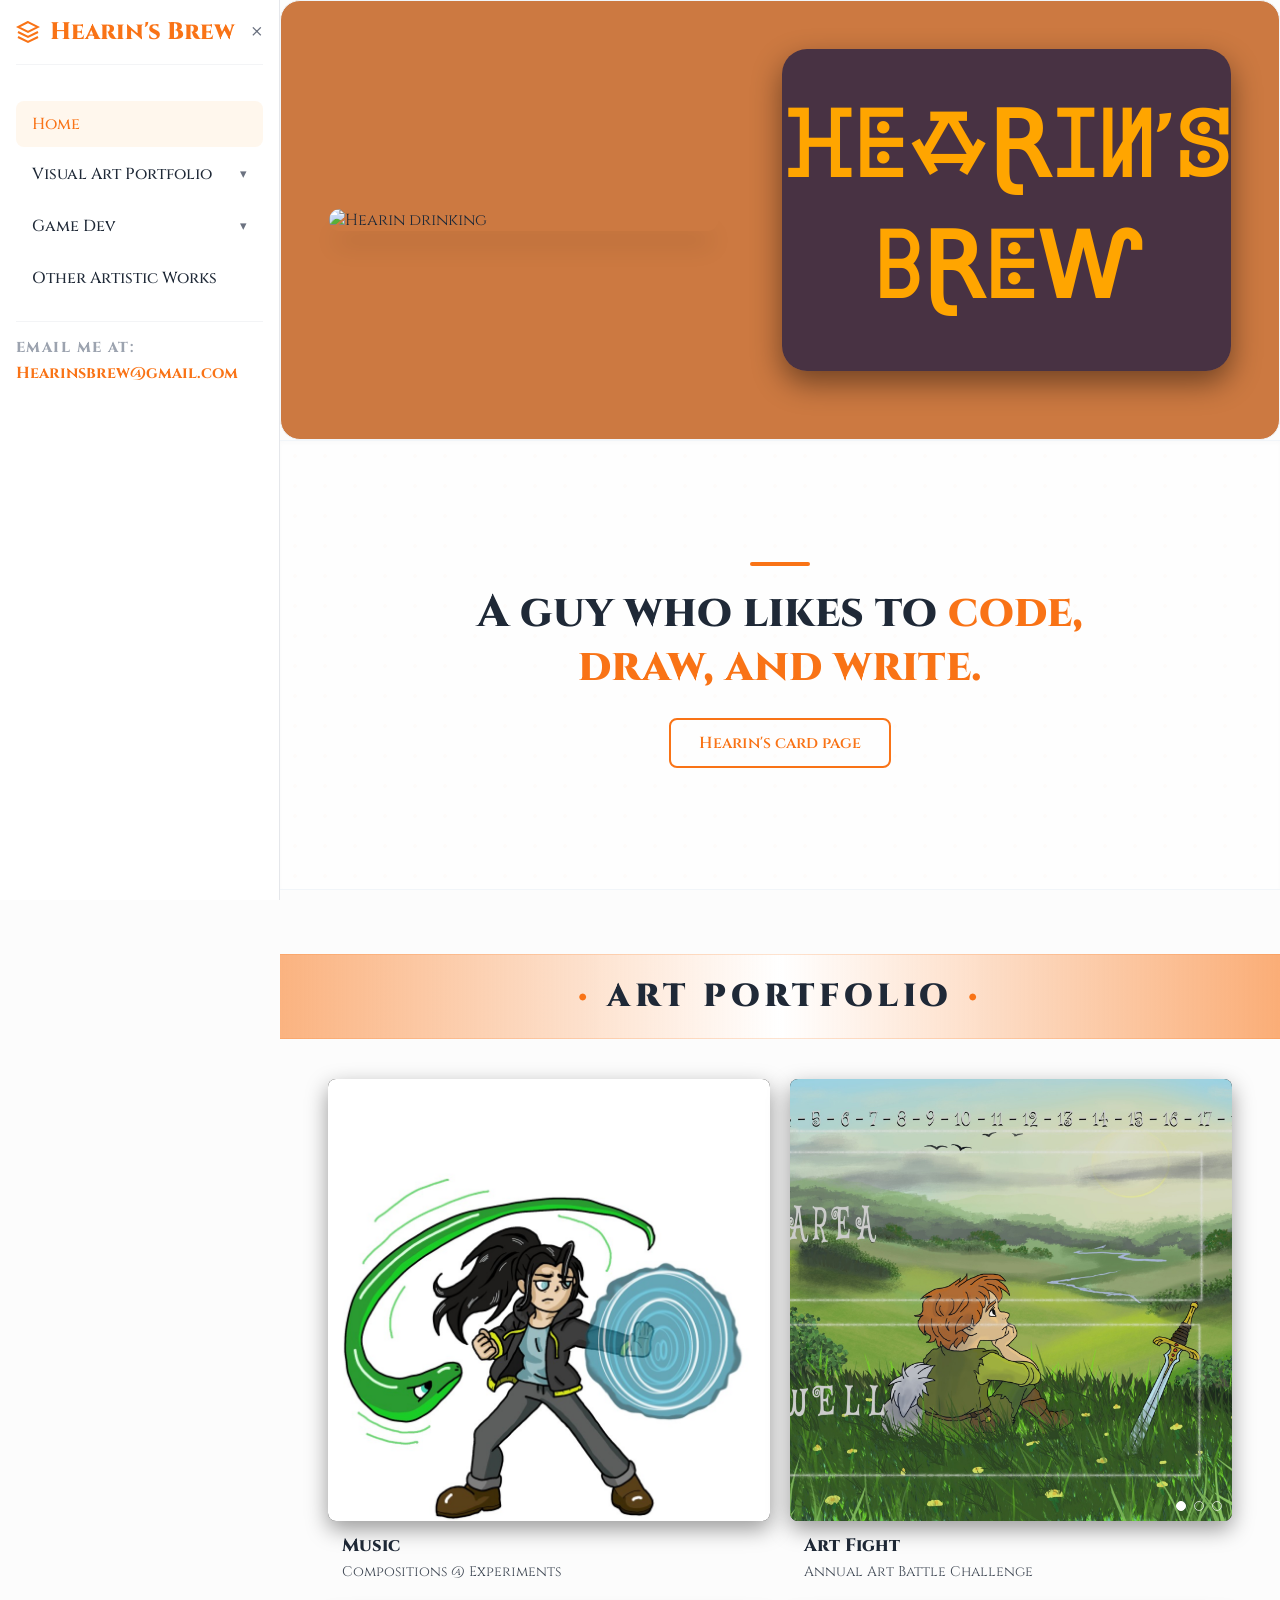
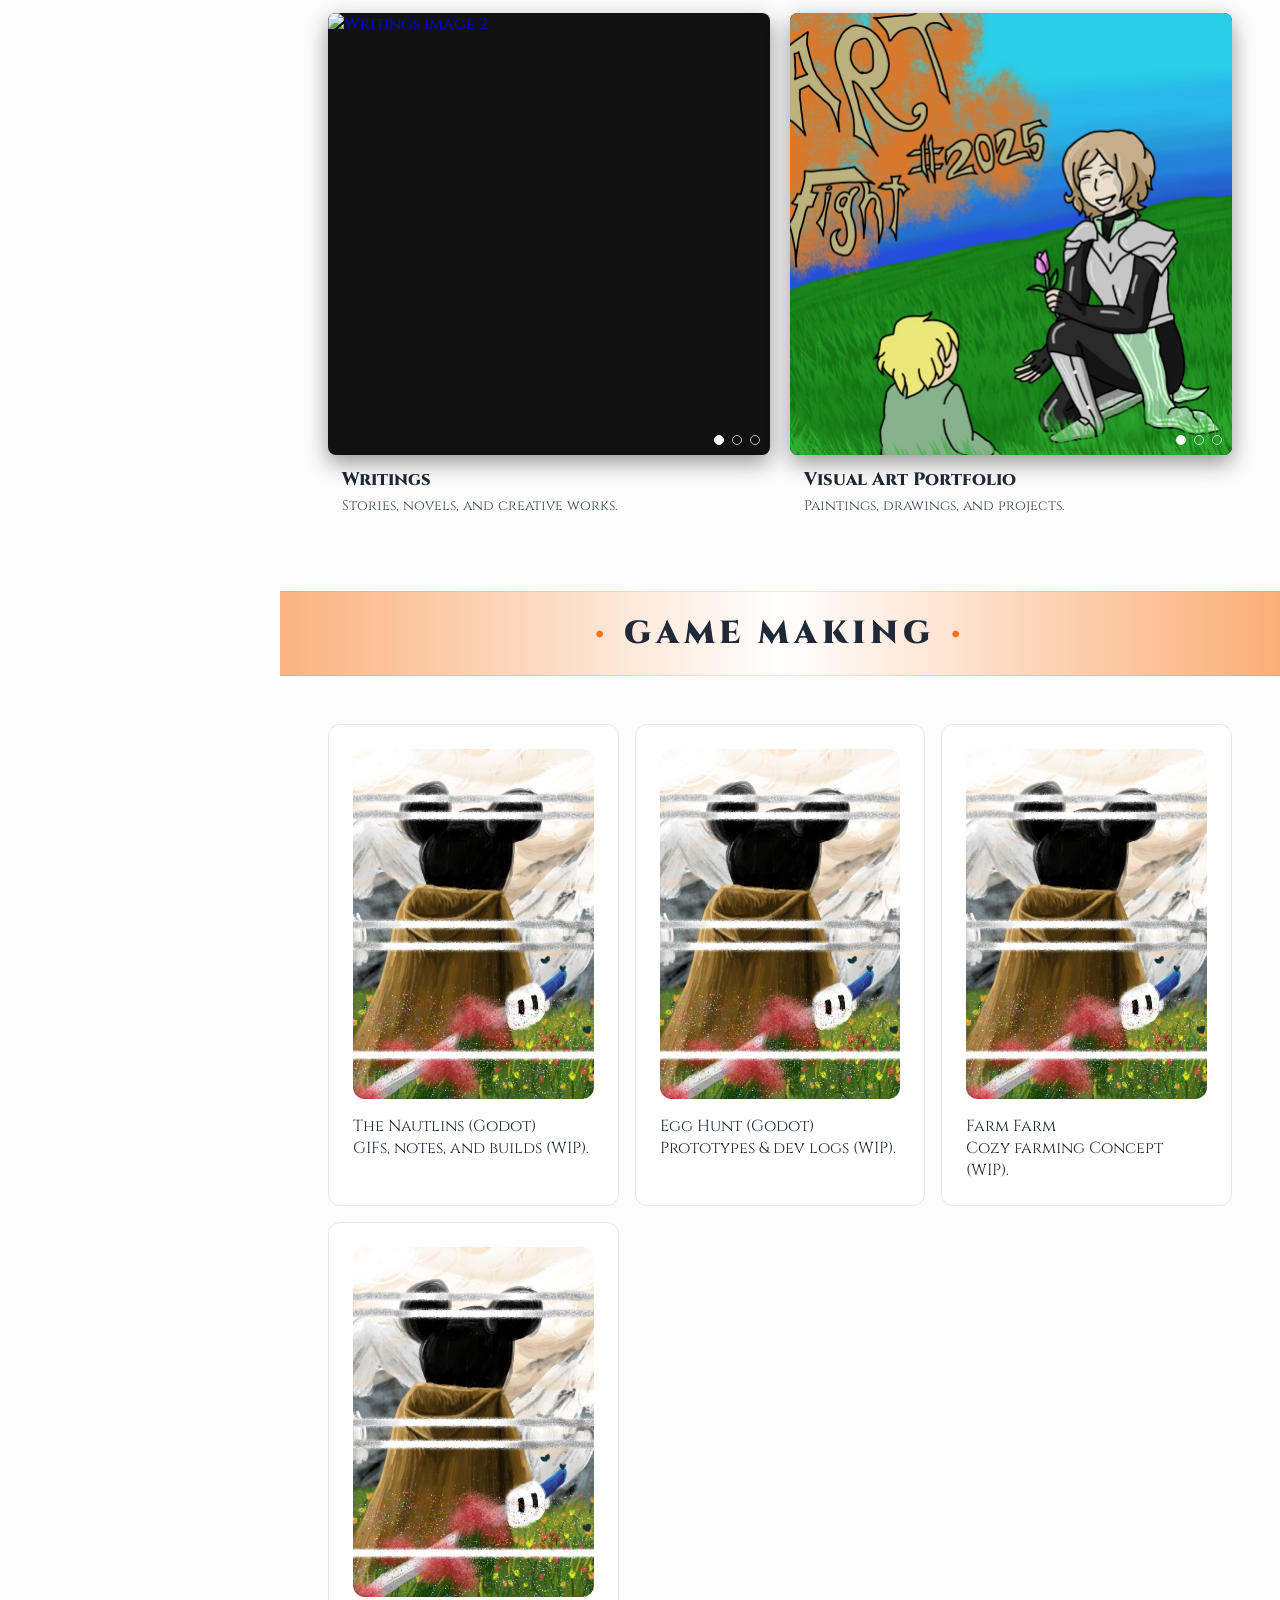
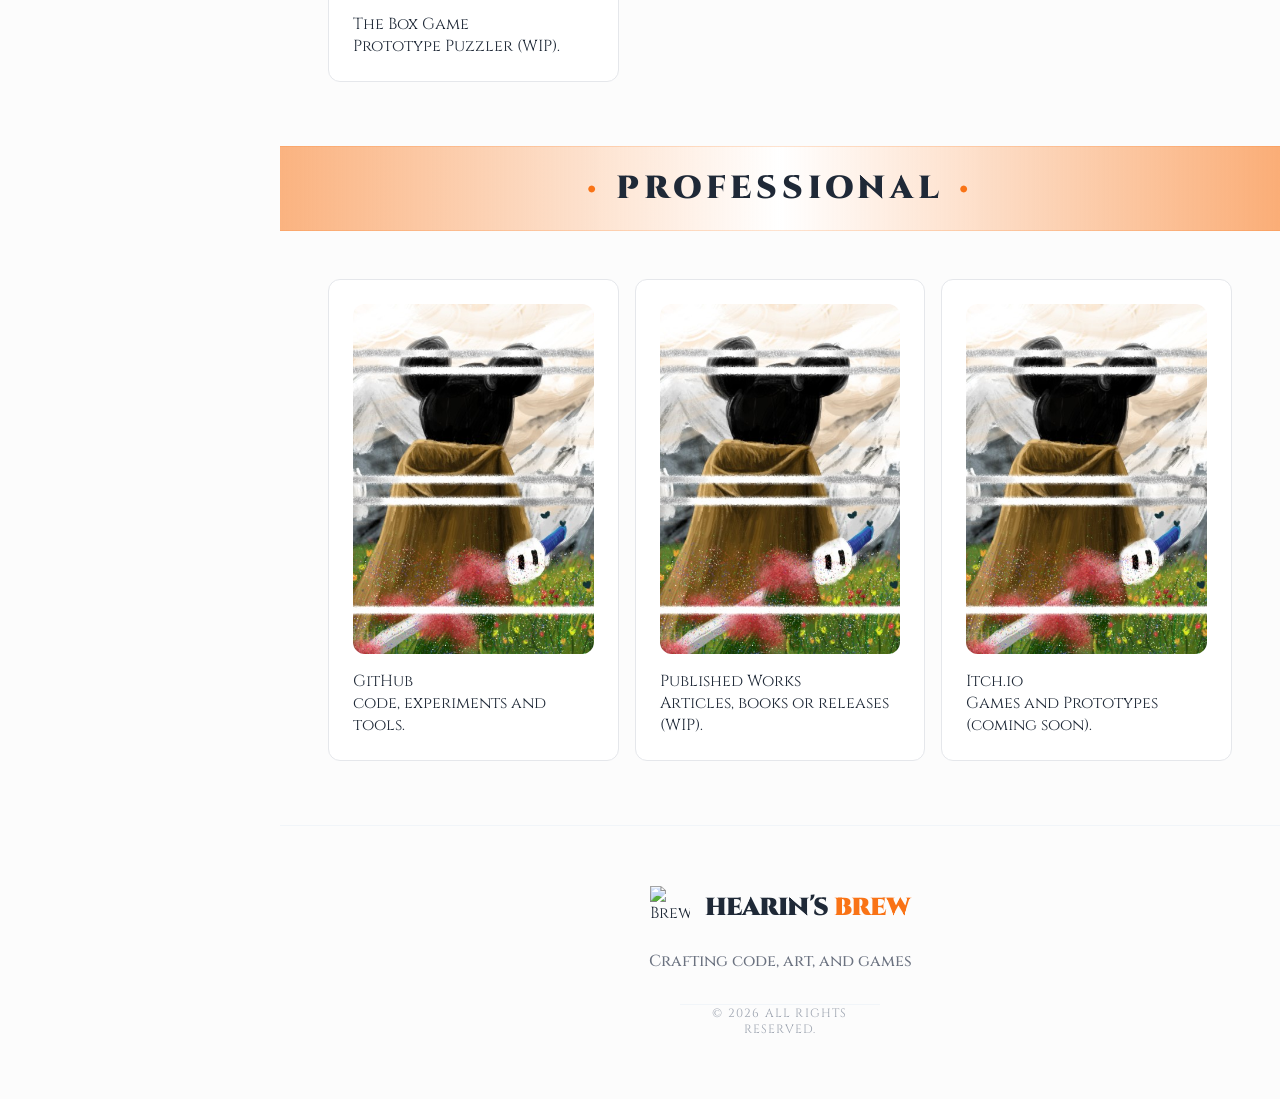
==== commit 55061e31: "random issue fix" ====
--- a/index.html
+++ b/index.html
@@ -135,8 +135,8 @@
         </div>
       </a>
       <div class="cap">
-        <p class="t">Writings</p>
-        <p class="d">Stories, novels, and creative works.</p>
+        <p class="t">Music</p>
+        <p class="d">Compositions @ Experiments</p>
       </div>
     </div>
 
@@ -155,8 +155,8 @@
         </div>
       </a>
       <div class="cap">
-        <p class="t">Writings</p>
-        <p class="d">Stories, novels, and creative works.</p>
+        <p class="t">Art Fight</p>
+        <p class="d">Annual Art Battle Challenge</p>
       </div>
     </div>
     <div class="tile">
@@ -195,8 +195,8 @@
         </div>
       </a>
       <div class="cap">
-        <p class="t">Writings</p>
-        <p class="d">Stories, novels, and creative works.</p>
+        <p class="t">Visual Art Portfolio</p>
+        <p class="d">Paintings, drawings, and projects.</p>
       </div>
     </div>
   </div>
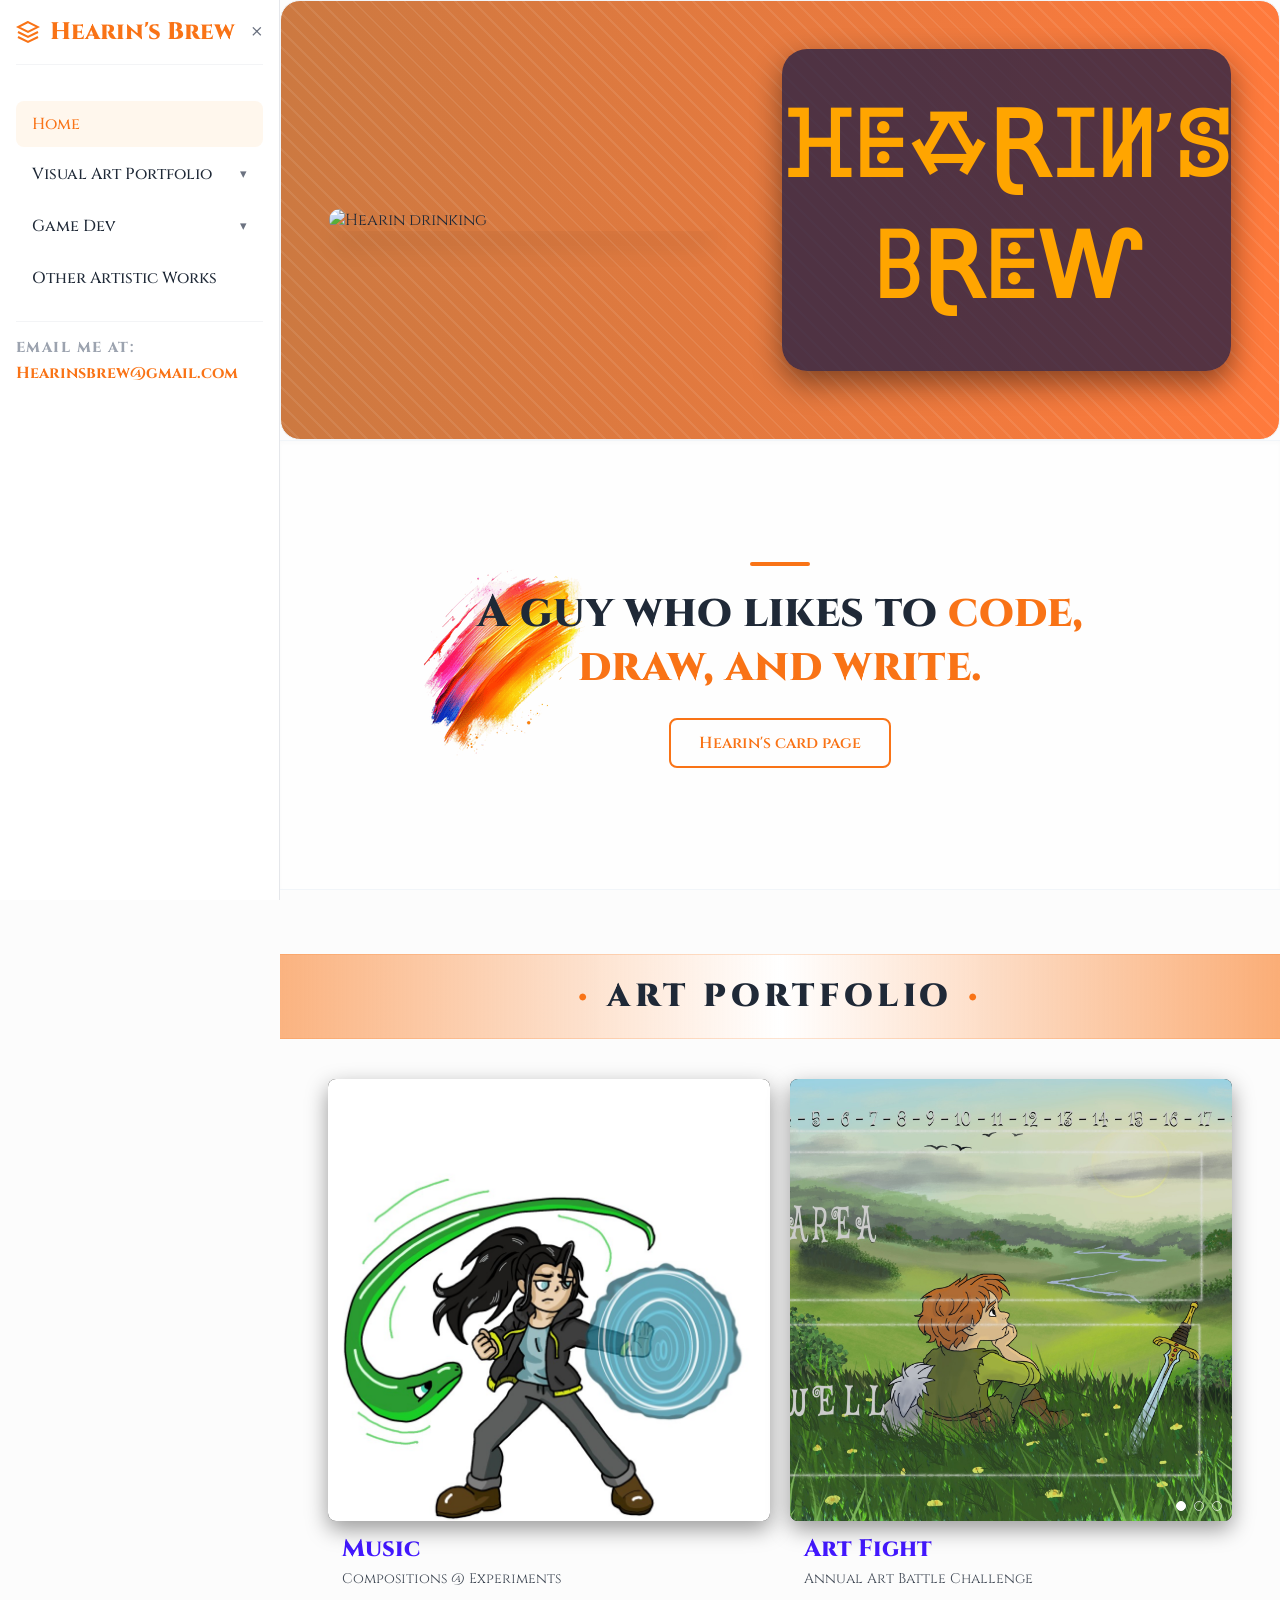
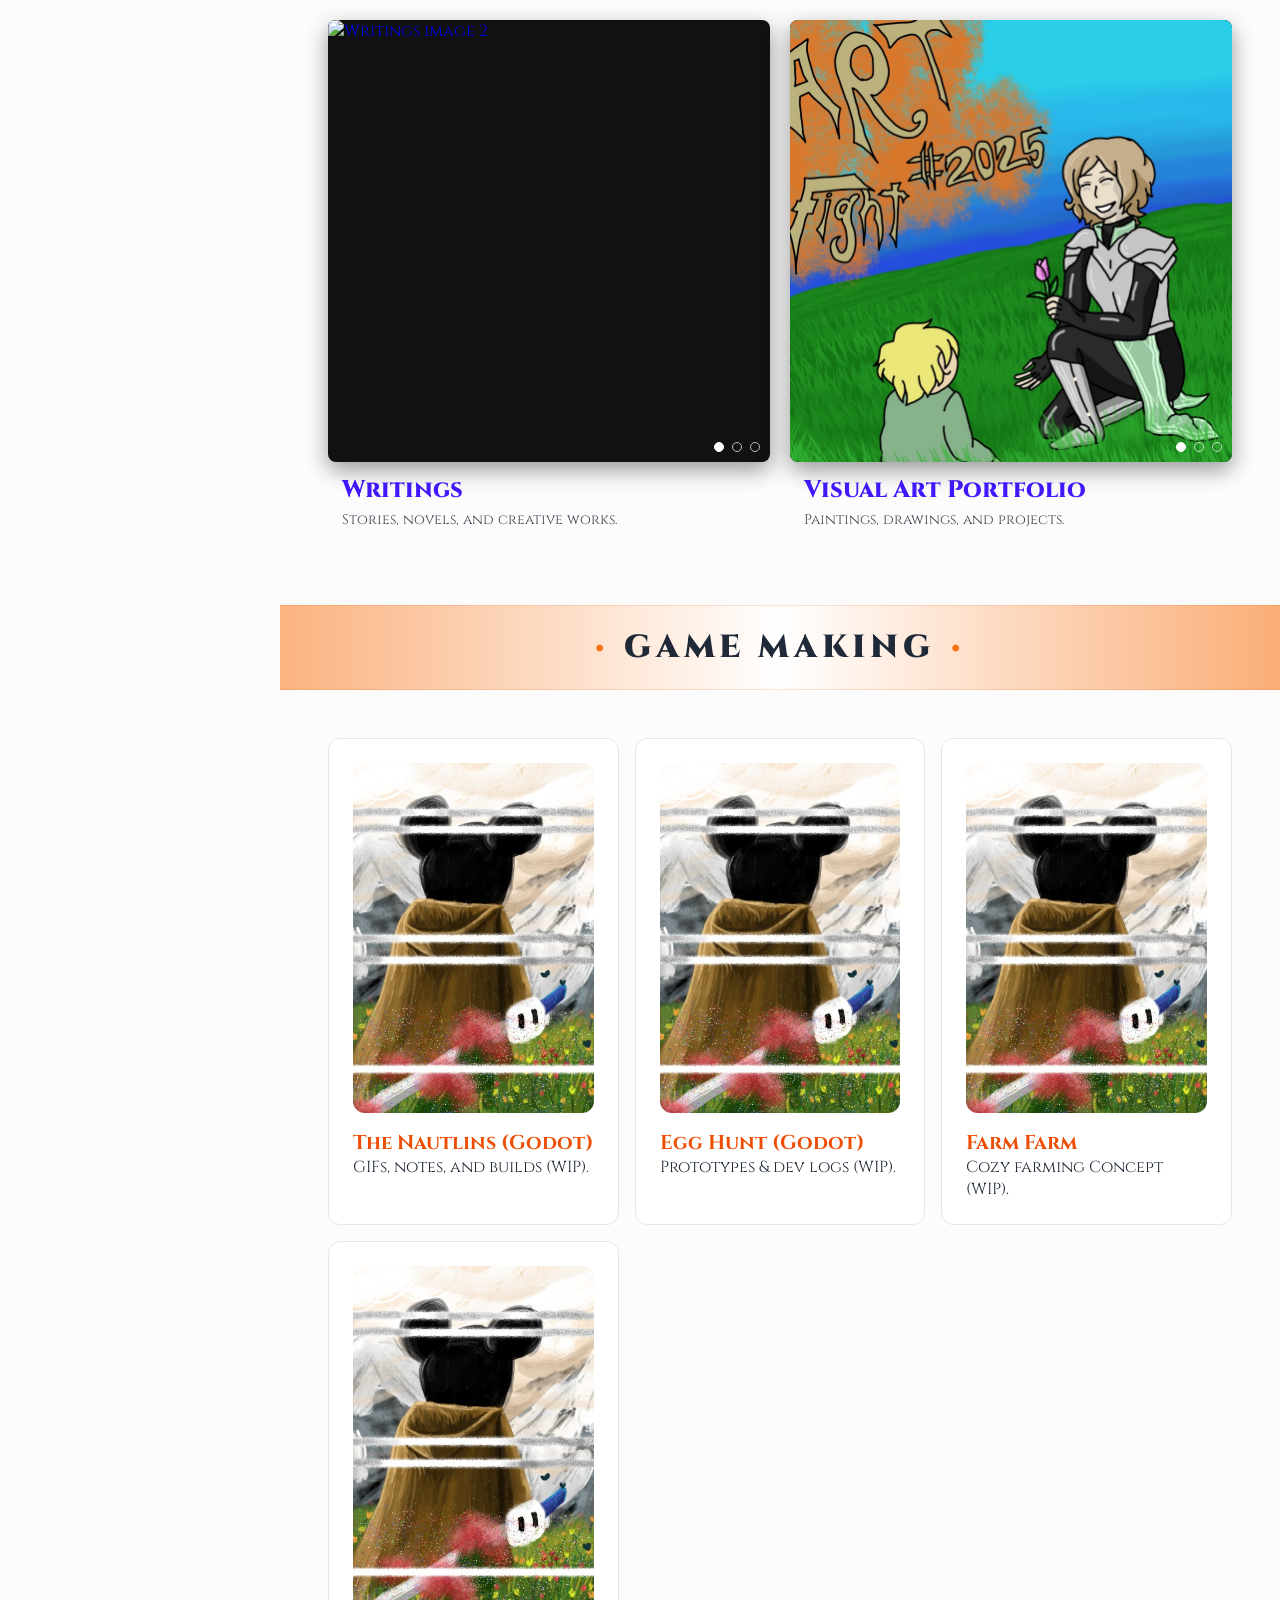
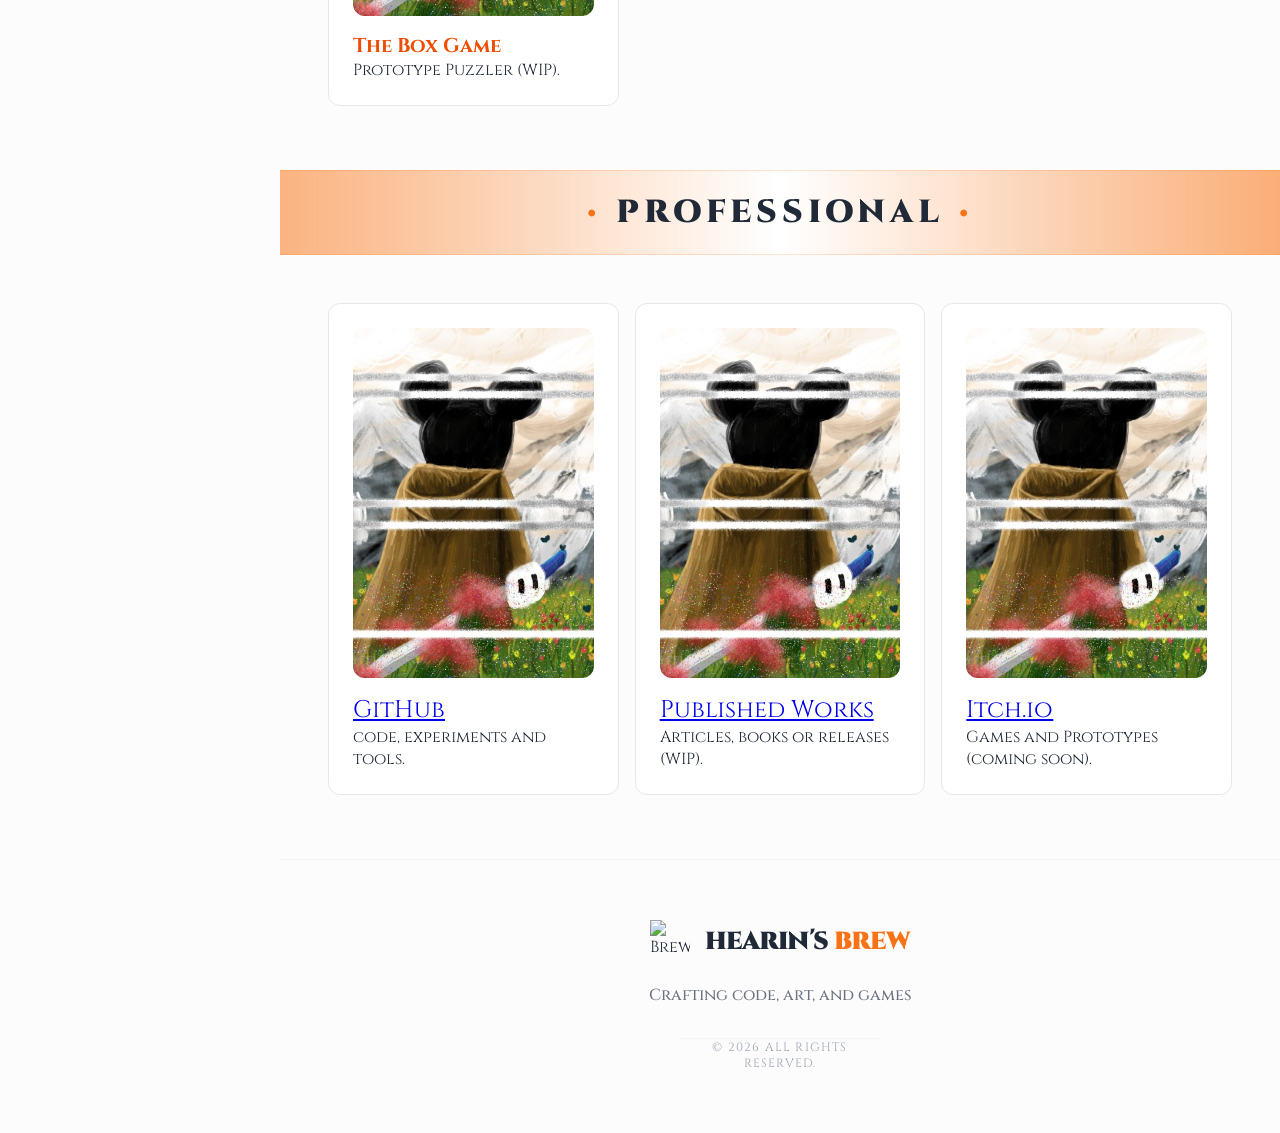
==== commit 8328573f: "colors add" ====
--- a/index.html
+++ b/index.html
@@ -1,278 +1,319 @@
 <!DOCTYPE html>
 <html lang="en">
+
 <head>
-    <meta charset="UTF-8">
-    <meta name="viewport" content="width=device-width, initial-scale=1.0">
-    <title>Hearin's Brew</title>
-    <link rel ="stylesheet" href="style.css">
-       <link rel ="stylesheet" href="myOcs.css">
-       <link rel ="stylesheet" href="mediaQuery.css">
-    <link href="https://fonts.googleapis.com/css2?family=Cinzel:wght@700;900&display=swap" rel="stylesheet" />
-    <link rel="stylesheet" href="https://cdnjs.cloudflare.com/ajax/libs/font-awesome/6.0.0/css/all.min.css">
-    <link rel="icon" type="image/png" href="assets/favicon.ico">
+  <meta charset="UTF-8">
+  <meta name="viewport" content="width=device-width, initial-scale=1.0">
+  <title>Hearin's Brew</title>
+  <link rel="stylesheet" href="style.css">
+  <link rel="stylesheet" href="myOcs.css">
+  <link rel="stylesheet" href="mediaQuery.css">
+  <link href="https://fonts.googleapis.com/css2?family=Cinzel:wght@700;900&display=swap" rel="stylesheet" />
+  <link rel="stylesheet" href="https://cdnjs.cloudflare.com/ajax/libs/font-awesome/6.0.0/css/all.min.css">
+  <link rel="icon" type="image/png" href="assets/favicon.ico">
 
 </head>
+
 <body>
-<div style="max-width: 1350px;
+  <div style="max-width: 1350px;
    margin:0 auto;
     width: 100%;
     ">
-    <aside id="sidebar" >
-        <div class="sidebar-header">
-            <div class="brand-logo">
-                <svg width="24" height="24" viewBox="0 0 24 24" fill="none" stroke="currentColor" stroke-width="2"><path d="M12 2L2 7l10 5 10-5-10-5zM2 17l10 5 10-5M2 12l10 5 10-5"/></svg>
-                <span>Hearin's Brew</span>
-            </div>
-            <button class="close-btn" onclick="toggleMenu()">&times;</button>
-        </div>
-        <nav>
-            <ul>
-                <li class="nav-item"><a href="#" class="nav-link active">Home</a></li>
-                
-                <li class="nav-item">
-                    <div class="nav-link dropdown-toggle" onclick="toggleDropdown(this)">
-                        <span>Visual Art Portfolio</span>
-                        <span class="chevron">&#9662;</span>
-                    </div>
-                    <ul class="dropdown-menu">
-                        <li><a href="lorcana-game-mat-concepts.html" class="nav-link">Lorcana Game Mat Concepts</a></li>
-                        <li><a href="Art-Fight.html" class="nav-link">Art Fight</a></li>
-                        <li><a href="my-ocs.html" class="nav-link">My OCs!</a></li>
-                        <li><a href="misc-art.html" class="nav-link">Misc Art</a></li>
-                        <li><a href="my-sketch-book.html" class="nav-link">My Sketchbook</a></li>
-                    </ul>
-                </li>
-
-                <li class="nav-item">
-                    <div class="nav-link dropdown-toggle" onclick="toggleDropdown(this)">
-                        <span>Game Dev</span>
-                        <span class="chevron">&#9662;</span>
-                    </div>
-                    <ul class="dropdown-menu">
-                        <li><a href="the-nautlins.html" class="nav-link">The Nautlins</a></li>                       
-                        <li><a href="easter-hunt-game.html" class="nav-link">Easter Hunt</a></li>
-                       
-                    </ul>
-                </li>
-
-               <li class="nav-item"><a href="other-artistic-works.html" class="nav-link">Other Artistic Works</a></li>
+    <aside id="sidebar">
+      <div class="sidebar-header">
+        <div class="brand-logo">
+          <svg width="24" height="24" viewBox="0 0 24 24" fill="none" stroke="currentColor" stroke-width="2">
+            <path d="M12 2L2 7l10 5 10-5-10-5zM2 17l10 5 10-5M2 12l10 5 10-5" />
+          </svg>
+          <span>Hearin's Brew</span>
+        </div>
+        <button class="close-btn" onclick="toggleMenu()">&times;</button>
+      </div>
+      <nav>
+        <ul>
+          <li class="nav-item"><a href="#" class="nav-link active">Home</a></li>
+
+          <li class="nav-item">
+            <div class="nav-link dropdown-toggle" onclick="toggleDropdown(this)">
+              <span>Visual Art Portfolio</span>
+              <span class="chevron">&#9662;</span>
+            </div>
+            <ul class="dropdown-menu">
+              <li><a href="lorcana-game-mat-concepts.html" class="nav-link">Lorcana Game Mat Concepts</a></li>
+              <li><a href="Art-Fight.html" class="nav-link">Art Fight</a></li>
+              <li><a href="my-ocs.html" class="nav-link">My OCs!</a></li>
+              <li><a href="misc-art.html" class="nav-link">Misc Art</a></li>
+              <li><a href="my-sketch-book.html" class="nav-link">My Sketchbook</a></li>
             </ul>
-            <div style="padding-top:1rem">
-               <div class="sidebar-footer">
-  
-        <p>Email me at:</p>
-        <a href="mailto:hearinsbrew@gmail.com">Hearinsbrew@gmail.com</a>
-    
-</div>
-            </div>
-        </nav>
-        
-       
+          </li>
+
+          <li class="nav-item">
+            <div class="nav-link dropdown-toggle" onclick="toggleDropdown(this)">
+              <span>Game Dev</span>
+              <span class="chevron">&#9662;</span>
+            </div>
+            <ul class="dropdown-menu">
+              <li><a href="the-nautlins.html" class="nav-link">The Nautlins</a></li>
+              <li><a href="easter-hunt-game.html" class="nav-link">Easter Hunt</a></li>
+
+            </ul>
+          </li>
+
+          <li class="nav-item"><a href="other-artistic-works.html" class="nav-link">Other Artistic Works</a></li>
+        </ul>
+        <div style="padding-top:1rem">
+          <div class="sidebar-footer">
+
+            <p>Email me at:</p>
+            <a href="mailto:hearinsbrew@gmail.com">Hearinsbrew@gmail.com</a>
+
+          </div>
+        </div>
+      </nav>
+
+
     </aside>
 
     <main id="mainContent">
-        <header>
-<button class="menu-trigger" onclick="toggleMenu()">
-            <span>☰</span> 
+      <header>
+        <button class="menu-trigger" onclick="toggleMenu()">
+          <span>☰</span>
         </button>
         <div class="header-logo">
-        <a href="index.html">Hearin's Brew</a>
-    </div>
-    
-    <div class="header-links">
-        <a href="mailto:hearinsbrew@gmail.com" title="Email Me">
+          <a href="index.html">Hearin's Brew</a>
+        </div>
+
+        <div class="header-links">
+          <a href="mailto:hearinsbrew@gmail.com" title="Email Me">
             <i class="fa-solid fa-envelope"></i>
-        </a>
-        <a href="https://github.com/Hearin1" target="_blank" title="GitHub">
+          </a>
+          <a href="https://github.com/Hearin1" target="_blank" title="GitHub">
             <i class="fa-brands fa-github"></i>
-        </a>
-    </div>
-        </header>
-        
-        
+          </a>
+        </div>
+      </header>
+
+
       <section class="feature-container">
-    <div class="feature-image">
-        <img src="https://github.com/Hearin1/HearinsBrewRep/blob/main/UI/HearinDrinkingGif500px.gif?raw=1" alt="Hearin drinking" />
-    </div>
-    <div class="feature-content">
-        
-        <div class="banner">
-      <div class="box">
-        <h1 id="brew-title"></h1>
-        </div>     
-      </div>
-        
-    </div>
-</section>
-
-
-<section class="section1">
-          <div class="self-content">       
-        <h2 class="feature-title">A guy who likes to <span class="highlight">code, draw, and write.</span></h2>
-        <a href="#" class="secondary-btn">Hearin's card page</a>
-    </div>
-        </section>
-<!-- carousel -->
- <div class="divider"><h2>ART PORTFOLIO</h2></div>
-
-<!-- carousel -->
-<div class="section2">
-  <div class="carousel-wrapper">
-    <!-- Tile Example -->
-    <div class="tile">
-      <a href="https://www.royalroad.com/profile/585481/fictions">
-        <div class="carousel" data-interval="4000">
-          <div class="slides">
-            <img src="assets//unnamed (2).jpg" class="slide active" alt="Slide 1">
-            <img src="https://github.com/Hearin1/HearinsBrewRep/blob/main/Writing%20images/The%20Raven%20of%20the%20Tower%20No%20Name.jpg?raw=1" class="slide" alt="Slide 2">
-            <img src="assets/unnamed (2).png" class="slide" alt="Slide 3">
-          </div>
-          <div class="dots">
-            <span class="dot active"></span>
-            <span class="dot"></span>
-            <span class="dot"></span>
-          </div>
-        </div>
-      </a>
-      <div class="cap">
-        <p class="t">Music</p>
-        <p class="d">Compositions @ Experiments</p>
-      </div>
-    </div>
-
-    <div class="tile">
-      <a href="https://www.royalroad.com/profile/585481/fictions">
-        <div class="carousel" data-interval="4000">
-          <div class="slides">
-            <img src="assets/Taran and Gurgi.jpg" alt="Writings image 1" class="slide active" >
-            <img src="assets/Mickey p2.jpg" class="slide" alt="Slide 3">
-          </div>
-          <div class="dots">
-            <span class="dot active"></span>
-            <span class="dot"></span>
-            <span class="dot"></span>
-          </div>
-        </div>
-      </a>
-      <div class="cap">
-        <p class="t">Art Fight</p>
-        <p class="d">Annual Art Battle Challenge</p>
-      </div>
-    </div>
-    <div class="tile">
-      <a href="https://www.royalroad.com/profile/585481/fictions">
-        <div class="carousel" data-interval="4000">
-          <div class="slides">
-            <img src="https://github.com/Hearin1/HearinsBrewRep/blob/main/Writing%20images/The%20Raven%20of%20the%20Tower%20No%20Name.jpg?raw=1" alt="Writings image 2" class="slide active" alt="Slide 1">
-            <img src="assets/Tigger p2.jpg" class="slide" alt="Slide 3">
-          </div>
-          <div class="dots">
-            <span class="dot active"></span>
-            <span class="dot"></span>
-            <span class="dot"></span>
-          </div>
-        </div>
-      </a>
-      <div class="cap">
-        <p class="t">Writings</p>
-        <p class="d">Stories, novels, and creative works.</p>
-      </div>
-    </div>
-   
-    <div class="tile">
-      <a href="https://www.royalroad.com/profile/585481/fictions">
-        <div class="carousel" data-interval="4000">
-          <div class="slides">
-            <img src="assets/unnamed.jpg" class="slide active" alt="Slide 1">
-            <img src="https://github.com/Hearin1/HearinsBrewRep/blob/main/Writing%20images/The%20Raven%20of%20the%20Tower%20No%20Name.jpg?raw=1" class="slide" alt="Slide 2">
-            <img src="https://github.com/Hearin1/HearinsBrewRep/blob/main/Writing%20images/The%20Guide.JPG?raw=1" class="slide" alt="Slide 3">
-          </div>
-          <div class="dots">
-            <span class="dot active"></span>
-            <span class="dot"></span>
-            <span class="dot"></span>
-          </div>
-        </div>
-      </a>
-      <div class="cap">
-        <p class="t">Visual Art Portfolio</p>
-        <p class="d">Paintings, drawings, and projects.</p>
-      </div>
-    </div>
+        <div class="feature-image">
+          <img src="https://github.com/Hearin1/HearinsBrewRep/blob/main/UI/HearinDrinkingGif500px.gif?raw=1"
+            alt="Hearin drinking" />
+        </div>
+        <div class="feature-content">
+
+          <div class="banner">
+            <div class="box">
+              <h1 id="brew-title"></h1>
+            </div>
+          </div>
+
+        </div>
+      </section>
+
+
+      <section class="section1">
+        <div class="self-content">
+          <h2 class="feature-title">A guy who likes to <span class="highlight">code, draw, and write.</span></h2>
+          <a href="#" class="secondary-btn">Hearin's card page</a>
+        </div>
+      </section>
+      <!-- carousel -->
+      <div class="divider">
+        <h2>ART PORTFOLIO</h2>
+      </div>
+
+      <!-- carousel -->
+      <div class="section2">
+        <div class="carousel-wrapper">
+          <!-- Tile Example -->
+          <div class="tile">
+            <a href="https://www.royalroad.com/profile/585481/fictions">
+              <div class="carousel" data-interval="4000">
+                <div class="slides">
+                  <img src="assets//unnamed (2).jpg" class="slide active" alt="Slide 1">
+                  <img
+                    src="https://github.com/Hearin1/HearinsBrewRep/blob/main/Writing%20images/The%20Raven%20of%20the%20Tower%20No%20Name.jpg?raw=1"
+                    class="slide" alt="Slide 2">
+                  <img src="assets/unnamed (2).png" class="slide" alt="Slide 3">
+                </div>
+                <div class="dots">
+                  <span class="dot active"></span>
+                  <span class="dot"></span>
+                  <span class="dot"></span>
+                </div>
+              </div>
+            </a>
+            <div class="cap">
+              <p class="t">Music</p>
+              <p class="d">Compositions @ Experiments</p>
+            </div>
+          </div>
+
+          <div class="tile">
+            <a href="https://www.royalroad.com/profile/585481/fictions">
+              <div class="carousel" data-interval="4000">
+                <div class="slides">
+                  <img src="assets/Taran and Gurgi.jpg" alt="Writings image 1" class="slide active">
+                  <img src="assets/Mickey p2.jpg" class="slide" alt="Slide 3">
+                </div>
+                <div class="dots">
+                  <span class="dot active"></span>
+                  <span class="dot"></span>
+                  <span class="dot"></span>
+                </div>
+              </div>
+            </a>
+            <div class="cap">
+              <p class="t">Art Fight</p>
+              <p class="d">Annual Art Battle Challenge</p>
+            </div>
+          </div>
+          <div class="tile">
+            <a href="https://www.royalroad.com/profile/585481/fictions">
+              <div class="carousel" data-interval="4000">
+                <div class="slides">
+                  <img
+                    src="https://github.com/Hearin1/HearinsBrewRep/blob/main/Writing%20images/The%20Raven%20of%20the%20Tower%20No%20Name.jpg?raw=1"
+                    alt="Writings image 2" class="slide active" alt="Slide 1">
+                  <img src="assets/Tigger p2.jpg" class="slide" alt="Slide 3">
+                </div>
+                <div class="dots">
+                  <span class="dot active"></span>
+                  <span class="dot"></span>
+                  <span class="dot"></span>
+                </div>
+              </div>
+            </a>
+            <div class="cap">
+              <p class="t">Writings</p>
+              <p class="d">Stories, novels, and creative works.</p>
+            </div>
+          </div>
+
+          <div class="tile">
+            <a href="https://www.royalroad.com/profile/585481/fictions">
+              <div class="carousel" data-interval="4000">
+                <div class="slides">
+                  <img src="assets/unnamed.jpg" class="slide active" alt="Slide 1">
+                  <img
+                    src="https://github.com/Hearin1/HearinsBrewRep/blob/main/Writing%20images/The%20Raven%20of%20the%20Tower%20No%20Name.jpg?raw=1"
+                    class="slide" alt="Slide 2">
+                  <img src="https://github.com/Hearin1/HearinsBrewRep/blob/main/Writing%20images/The%20Guide.JPG?raw=1"
+                    class="slide" alt="Slide 3">
+                </div>
+                <div class="dots">
+                  <span class="dot active"></span>
+                  <span class="dot"></span>
+                  <span class="dot"></span>
+                </div>
+              </div>
+            </a>
+            <div class="cap">
+              <p class="t">Visual Art Portfolio</p>
+              <p class="d">Paintings, drawings, and projects.</p>
+            </div>
+          </div>
+        </div>
+      </div>
+
+
+      <div class="divider">
+        <h2>GAME MAKING</h2>
+      </div>
+      <section class="section">
+        <div class="wrap">
+          <div class="image">
+            <img src="assets/Mickey p2.jpg" alt="The Nautlins" />
+          </div>
+          <div>
+            <p class="home-gallery">The Nautlins (Godot)</p>
+            <p class="d">GIFs, notes, and builds (WIP).</p>
+          </div>
+        </div>
+        <div class="wrap">
+          <div class="image">
+            <img src="assets/Mickey p2.jpg" alt="The Nautlins" />
+          </div>
+          <div>
+            <p class="home-gallery">Egg Hunt (Godot)</p>
+            <p class="d">Prototypes & dev logs (WIP).</p>
+          </div>
+        </div>
+        <div class="wrap">
+          <div class="image">
+            <img src="assets/Mickey p2.jpg" alt="The Nautlins" />
+          </div>
+          <div>
+            <p class="home-gallery">Farm Farm</p>
+            <p class="d">Cozy farming Concept (WIP).</p>
+          </div>
+        </div>
+        <div class="wrap">
+          <div class="image" style="">
+            <img src="assets/Mickey p2.jpg" alt="The Nautlins" />
+          </div>
+          <div>
+            <p class="home-gallery">The Box Game</p>
+            <p class="d">Prototype Puzzler (WIP).</p>
+          </div>
+        </div>
+      </section>
+
+      <!-- professional -->
+      <div class="divider">
+        <h2>PROFESSIONAL</h2>
+      </div>
+      <section class="section">
+
+        <div class="wrap">
+          <div class="image">
+            <img src="assets/Mickey p2.jpg" alt="The Nautlins" />
+          </div>
+          <div>
+            <p class="professional-p"><a href="https://github.com/Hearin1">GitHub</p></a>
+            <p class="d">code, experiments and tools.</p>
+          </div>
+        </div>
+        <div class="wrap">
+          <div class="image">
+            <img src="assets/Mickey p2.jpg" alt="The Nautlins" />
+          </div>
+          <div>
+            <p class="professional-p"><a href="#">Published Works</p></a>
+            <p class="d">Articles, books or releases (WIP).</p>
+          </div>
+        </div>
+        <div class="wrap">
+          <div class="image" style="">
+            <img src="assets/Mickey p2.jpg" alt="The Nautlins" />
+          </div>
+          <div>
+            <p class="professional-p"><a href="#">Itch.io</p></a>
+            <p class="d">Games and Prototypes (coming soon).</p>
+          </div>
+        </div>
+      </section>
+
+      <footer class="main-footer">
+        <div class="footer-content">
+          <div class="footer-logo">
+            <img
+              src="https://media.giphy.com/media/v1.Y2lkPTc5MGI3NjExNHJtZzZycWp6bmR6Z3R6Z3R6Z3R6Z3R6Z3R6Z3R6Z3R6Z3ImZXA9djFfaW50ZXJuYWxfZ2lmX2J5X2lkJmN0PXM/3o7TKDkDbIDJieKbVm/giphy.gif"
+              alt="Brewing GIF" class="footer-gif">
+            <span class="logo-text">Hearin's <span class="highlight-orange">Brew</span></span>
+          </div>
+
+          <p class="footer-tagline">Crafting code, art, and games </p>
+
+          <div class="footer-bottom-line">
+            &copy; 2026 All Rights Reserved.
+          </div>
+        </div>
+      </footer>
+
+    </main>
   </div>
-</div>
-
-
-   <div class="divider"><h2>GAME MAKING</h2></div>
-  <section class="section" >
-    <div class="wrap">
-      <div class="image" >
-        <img src="assets/Mickey p2.jpg" alt="The Nautlins" />       
-      </div>
-      <div><p><a href=""></a>The Nautlins (Godot)</p><p class="d">GIFs, notes, and builds (WIP).</p></div>
-    </div>
-    <div class="wrap">
-      <div class="image">
-        <img src="assets/Mickey p2.jpg" alt="The Nautlins" />       
-      </div>
-      <div><p><a href=""></a>Egg Hunt (Godot)</p><p class="d">Prototypes & dev logs (WIP).</p></div>
-    </div>
-    <div class="wrap">
-      <div class="image">
-        <img src="assets/Mickey p2.jpg" alt="The Nautlins" />       
-      </div>
-      <div><p><a href=""></a>Farm Farm</p><p class="d">Cozy farming Concept (WIP).</p></div>
-    </div>
-    <div class="wrap">
-      <div class="image" style="">
-        <img src="assets/Mickey p2.jpg" alt="The Nautlins" />       
-      </div>
-      <div><p><a href=""></a>The Box Game</p><p class="d">Prototype Puzzler (WIP).</p></div>
-    </div>
-  </section>
-
-  <!-- professional -->
-<div class="divider"><h2>PROFESSIONAL</h2></div>
-    <section class="section" >
-    
-    <div class="wrap">
-      <div class="image">
-        <img src="assets/Mickey p2.jpg" alt="The Nautlins" />       
-      </div>
-      <div><p><a href="https://github.com/Hearin1"></a>GitHub</p><p class="d">code, experiments and tools.</p></div>
-    </div>
-    <div class="wrap">
-      <div class="image">
-        <img src="assets/Mickey p2.jpg" alt="The Nautlins" />       
-      </div>
-      <div><p><a href=""></a>Published Works</p><p class="d">Articles, books or releases (WIP).</p></div>
-    </div>
-    <div class="wrap">
-      <div class="image" style="">
-        <img src="assets/Mickey p2.jpg" alt="The Nautlins" />       
-      </div>
-      <div><p><a href="#"></a>Itch.io</p><p class="d">Games and Prototypes (coming soon).</p></div>
-    </div>
-  </section>
-
-<footer class="main-footer">
-    <div class="footer-content">
-        <div class="footer-logo">
-            <img src="https://media.giphy.com/media/v1.Y2lkPTc5MGI3NjExNHJtZzZycWp6bmR6Z3R6Z3R6Z3R6Z3R6Z3R6Z3R6Z3R6Z3ImZXA9djFfaW50ZXJuYWxfZ2lmX2J5X2lkJmN0PXM/3o7TKDkDbIDJieKbVm/giphy.gif" alt="Brewing GIF" class="footer-gif">
-            <span class="logo-text">Hearin's <span class="highlight-orange">Brew</span></span>
-        </div>
-
-        <p class="footer-tagline">Crafting code, art, and games </p>
-        
-        <div class="footer-bottom-line">
-            &copy; 2026 All Rights Reserved.
-        </div>
-    </div>
-</footer>
-
-    </main>
-</div>
-<!--
+  <!--
     <script>
       
 
@@ -328,6 +369,7 @@
     
     </script>
 -->
-   <script src="main.js"></script>
+  <script src="main.js"></script>
 </body>
+
 </html>
--- a/style.css
+++ b/style.css
@@ -1,598 +1,728 @@
  :root {
-            --sidebar-width: 280px;
-            --primary-orange: #f97316; /* Clean, modern orange */
-            --orange-hover: #ea580c;
-            --sidebar-bg: #ffffff;
-            --text-dark: #1f2937;
-            --text-muted: #6b7280;
-            --bg-main: #fcfcfc;
-            --transition-speed: 0.3s;
-        }
-
-        * { margin: 0; padding: 0; box-sizing: border-box;  font-family: 'Cinzel',sans-serif; }
-
-        body {
-            display: flex;
-            background: var(--bg-main);
-            color: var(--text-dark);
-            overflow-x: hidden;
-            min-height: 100vh;
-        }
-
-        /* --- Sidebar --- */
-        aside {
-            width: var(--sidebar-width);
-            height: 100vh;
-            background: var(--sidebar-bg);
-            color: var(--text-dark);
-            position: fixed;
-            left: 0;
-            transition: transform var(--transition-speed) ease;
-            z-index: 1000;
-            padding: 1rem;
-            display: flex;
-            flex-direction: column;
-            border-right: 1px solid #e5e7eb;
-        }
-
-        /* Class to hide sidebar */
-        aside.closed {
-            transform: translateX(-100%);
-        }
-
-        .sidebar-header {
-            display: flex;
-            justify-content: space-between;
-            align-items: center;
-            margin-bottom: 2rem;
-            padding-bottom: 1rem;
-            border-bottom: 1px solid #f3f4f6;
-        }
-
-        .brand-logo {
-            font-size: 1.5rem;
-            font-weight: 800;
-            color: var(--primary-orange);
-            display: flex;
-            align-items: center;
-            gap: 10px;
-        }
-
-        .close-btn {
-            background: none;
-            border: none;
-            color: var(--text-muted);
-            font-size: 1.75rem;
-            cursor: pointer;
-            line-height: 1;
-        }
-        .close-btn:hover { color: var(--primary-orange); }
-
-        /* --- Main Navigation --- */
-        nav { flex-grow: 1; overflow-y: auto; }
-        nav ul { list-style: none; }
-        
-        .nav-item { margin: 0.25rem 0; }
-
-        .nav-link {
-            display: flex;
-            align-items: center;
-            justify-content: space-between;
-            padding: 0.75rem 1rem;
-            color: var(--text-dark);
-            text-decoration: none;
-            border-radius: 8px;
-            transition: 0.2s;
-            font-weight: 500;
-            cursor: pointer;
-        }
-
-        .nav-link:hover, .nav-link.active {
-            background-color: #fff7ed;
-            color: var(--primary-orange);
-        }
-
-        /* Dropdown Chevron */
-        .chevron {
-            font-size: 0.8rem;
-            transition: transform 0.3s;
-            color: var(--text-muted);
-        }
-        .active-dropdown .chevron {
-            transform: rotate(180deg);
-            color: var(--primary-orange);
-        }
-
-        /* --- Dropdown Menus --- */
-        .dropdown-menu {
-            max-height: 0;
-            overflow: hidden;
-            transition: max-height 0.3s ease-out;
-            background: #fafafa;
-            border-radius: 8px;
-            margin-top: 2px;
-        }
-
-        /* Opened Dropdown state */
-        .active-dropdown + .dropdown-menu {
-            max-height: 1000px; /* Set a max height for animation */
-        }
-
-        .dropdown-menu li a {
-            padding: 0.6rem 1rem 0.6rem 2.5rem; /* Indented text */
-            font-size: 0.95rem;
-            color: var(--text-muted);
-        }
-        .dropdown-menu li a:hover {
-            color: var(--primary-orange);
-            background: #fff7ed;
-        }
-
-        /* --- Sidebar Footer (e.g., Logout) --- */
-        .sidebar-footer {
-            margin-top: auto;
-            border-top: 1px solid #f3f4f6;
-            padding-top: 1rem;
-        }
-        
-       
-
-        /* --- Main Content --- */
-        main {
-            flex-grow: 1;
-            margin-left: var(--sidebar-width);
-            min-height: 100vh;
-            transition: margin-left var(--transition-speed) ease;
-            
-        }
-
-        /* When sidebar is closed, main content takes full width */
-        main.expanded { margin-left: 0; }
-
-        /* --- Menu Trigger Button --- */
-      .menu-trigger {
-    background: #f97316; /* Your brand orange */
-    color: white;
-    border: none;
-    width: 40px;
-    height: 40px;
-    border-radius: 8px;
-    cursor: pointer;
-    display: flex;
-    align-items: center;
-    justify-content: center;
-    font-size: 1.2rem;
-    transition: transform 0.2s;
+     --sidebar-width: 280px;
+     --primary-orange: #f97316;
+     /* Clean, modern orange */
+     --orange-hover: #ea580c;
+     --sidebar-bg: #ffffff;
+     --text-dark: #1f2937;
+     --text-muted: #6b7280;
+     --bg-main: #fcfcfc;
+     --transition-speed: 0.3s;
+ }
+
+ * {
+     margin: 0;
+     padding: 0;
+     box-sizing: border-box;
+     font-family: 'Cinzel', sans-serif;
+ }
+
+ body {
+     display: flex;
+     background: var(--bg-main);
+     color: var(--text-dark);
+     overflow-x: hidden;
+     min-height: 100vh;
+ }
+
+ /* --- Sidebar --- */
+ aside {
+     width: var(--sidebar-width);
+     height: 100vh;
+     background: var(--sidebar-bg);
+     color: var(--text-dark);
+     position: fixed;
+     left: 0;
+     transition: transform var(--transition-speed) ease;
+     z-index: 1000;
+     padding: 1rem;
+     display: flex;
+     flex-direction: column;
+     border-right: 1px solid #e5e7eb;
+ }
+
+ /* Class to hide sidebar */
+ aside.closed {
+     transform: translateX(-100%);
+ }
+
+ .sidebar-header {
+     display: flex;
+     justify-content: space-between;
+     align-items: center;
+     margin-bottom: 2rem;
+     padding-bottom: 1rem;
+     border-bottom: 1px solid #f3f4f6;
+ }
+
+ .brand-logo {
+     font-size: 1.5rem;
+     font-weight: 800;
+     color: var(--primary-orange);
+     display: flex;
+     align-items: center;
+     gap: 10px;
+ }
+
+ .close-btn {
+     background: none;
+     border: none;
+     color: var(--text-muted);
+     font-size: 1.75rem;
+     cursor: pointer;
+     line-height: 1;
+ }
+
+ .close-btn:hover {
+     color: var(--primary-orange);
+ }
+
+ /* --- Main Navigation --- */
+ nav {
+     flex-grow: 1;
+     overflow-y: auto;
+ }
+
+ nav ul {
+     list-style: none;
+ }
+
+ .nav-item {
+     margin: 0.25rem 0;
+ }
+
+ .nav-link {
+     display: flex;
+     align-items: center;
+     justify-content: space-between;
+     padding: 0.75rem 1rem;
+     color: var(--text-dark);
+     text-decoration: none;
+     border-radius: 8px;
+     transition: 0.2s;
+     font-weight: 500;
+     cursor: pointer;
+ }
+
+ .nav-link:hover,
+ .nav-link.active {
+     background-color: #fff7ed;
+     color: var(--primary-orange);
+ }
+
+ /* Dropdown Chevron */
+ .chevron {
+     font-size: 0.8rem;
+     transition: transform 0.3s;
+     color: var(--text-muted);
+ }
+
+ .active-dropdown .chevron {
+     transform: rotate(180deg);
+     color: var(--primary-orange);
+ }
+
+ /* --- Dropdown Menus --- */
+ .dropdown-menu {
+     max-height: 0;
+     overflow: hidden;
+     transition: max-height 0.3s ease-out;
+     background: #fafafa;
+     border-radius: 8px;
+     margin-top: 2px;
+ }
+
+ /* Opened Dropdown state */
+ .active-dropdown+.dropdown-menu {
+     max-height: 1000px;
+     /* Set a max height for animation */
+ }
+
+ .dropdown-menu li a {
+     padding: 0.6rem 1rem 0.6rem 2.5rem;
+     /* Indented text */
+     font-size: 0.95rem;
+     color: var(--text-muted);
+ }
+
+ .dropdown-menu li a:hover {
+     color: var(--primary-orange);
+     background: #fff7ed;
+ }
+
+ /* --- Sidebar Footer (e.g., Logout) --- */
+ .sidebar-footer {
+     margin-top: auto;
+     border-top: 1px solid #f3f4f6;
+     padding-top: 1rem;
+ }
+
+
+
+ /* --- Main Content --- */
+ main {
+     flex-grow: 1;
+     margin-left: var(--sidebar-width);
+     min-height: 100vh;
+     transition: margin-left var(--transition-speed) ease;
+
+ }
+
+ /* When sidebar is closed, main content takes full width */
+ main.expanded {
+     margin-left: 0;
+ }
+
+ /* --- Menu Trigger Button --- */
+ .menu-trigger {
+     background: #f97316;
+     /* Your brand orange */
+     color: white;
+     border: none;
+     width: 40px;
+     height: 40px;
+     border-radius: 8px;
+     cursor: pointer;
+     display: flex;
+     align-items: center;
+     justify-content: center;
+     font-size: 1.2rem;
+     transition: transform 0.2s;
+ }
+
+ .menu-trigger:hover {
+     background: var(--orange-hover);
+ }
+
+ main.expanded .menu-trigger {
+     display: inline-flex;
+     align-items: center;
+     gap: 8px;
+ }
+
+ /* --- Dashboard Content --- */
+
+
+
+ body {
+     font-family: 'Cinzel', serif;
+ }
+
+ /* Container for the two elements */
+ .feature-container {
+     display: flex;
+     align-items: center;
+     gap: 4rem;
+
+    /*background: rgb(204, 121, 65);*/
+     background: 
+    linear-gradient(to right, rgb(204, 121, 65),  rgb(255, 122, 60)),
+
+    /* Geometric pattern overlay */
+    repeating-linear-gradient(
+      45deg,
+      rgba(255,255,255,0.08) 0px,
+      rgba(255,255,255,0.08) 2px,
+      transparent 2px,
+      transparent 12px
+    );
+
+  background-blend-mode: overlay;
+     padding: 3rem;
+     border-radius: 20px;
+     border: 1px solid #f1f5f9;
+ }
+
+ /* Left Side: Image */
+ .feature-image {
+     flex: 1;
+     max-width: 420px;
+     /* Takes up 50% width */
+ }
+
+ .feature-image img {
+     width: 100%;
+     height: auto;
+     border-radius: 15px;
+     display: block;
+     object-fit: cover;
+     box-shadow: 0 20px 25px -5px rgba(0, 0, 0, 0.1);
+ }
+
+ /* Right Side: Content */
+ .feature-content {
+     flex: 1;
+     /* Takes up 50% width */
+ }
+
+
+
+
+ .secondary-btn {
+     display: inline-block;
+     padding: 12px 28px;
+     border: 2px solid #f97316;
+     color: #f97316;
+     text-decoration: none;
+     border-radius: 8px;
+     font-weight: 600;
+     transition: all 0.3s;
+ }
+
+ .secondary-btn:hover {
+     background: #f97316;
+     color: white;
+ }
+
+ .section {
+     display: grid;
+     /* Use Grid instead of Flex */
+     /* This creates 3 equal columns */
+     grid-template-columns: repeat(3, 1fr);
+     gap: 1rem;
+     /* Spacing between the items */
+     width: 100%;
+     margin-top: 3rem;
+     overflow-x: hidden;
+     padding-left: 3rem;
+     padding-right: 3rem;
+ }
+.home-gallery {
+font-size: 20px;
+    font-weight: bold;
+    color: #ee4e04;
+    text-decoration: none;
+    display: inline-block;
+    transition: 0.3s ease;
 }
-        .menu-trigger:hover { background: var(--orange-hover); }
-
-        main.expanded .menu-trigger { display: inline-flex; align-items: center; gap: 8px; }
-
-        /* --- Dashboard Content --- */
-       
-       
-
-body {
-    font-family: 'Cinzel', serif;
+.home-gallery:hover{
+  
+  color: #ffb703;
+  transform: scale(1.03);
 }
-/* Container for the two elements */
-    .feature-container {
-        display: flex;
-        align-items: center;
-        gap: 4rem;
-        
-        background: rgb(204, 121, 65);
-        padding: 3rem;
-        border-radius: 20px;
-        border: 1px solid #f1f5f9;
-    }
-
-    /* Left Side: Image */
-    .feature-image {
-        flex: 1;
-        max-width: 420px; /* Takes up 50% width */
-    }
-
-    .feature-image img {
-        width: 100%;
-        height: auto;
-        border-radius: 15px;
-        display: block;
-        object-fit: cover;
-        box-shadow: 0 20px 25px -5px rgba(0, 0, 0, 0.1);
-    }
-
-    /* Right Side: Content */
-    .feature-content {
-        flex: 1; /* Takes up 50% width */
-    }
-
-
+
+
+ .wrap {
+     display: flex;
+     flex-direction: column;
+     /* Stack image and text vertically */
+     background: #fff;
+     padding: 1.5rem;
+     border-radius: 12px;
+     border: 1px solid #e5e7eb;
+ }
+
+
+
+ .image {
+     width: 100%;
+     /* 1. Define the height you want here */
+     height: 350px;
+     border-radius: 12px;
+     overflow: hidden;
+     /* Keeps the image inside the rounded corners */
+     margin-bottom: 1rem;
+ }
+
+ .image img {
+     width: 100%;
+     height: 100%;
+     /* Fills the 350px container */
+
+     /* 2. CRITICAL: This prevents the image from looking stretched */
+     object-fit: cover;
+
+     /* 3. This centers the focus of the image */
+     object-position: center;
+
+     display: block;
+     transition: transform 0.5s ease;
+ }
+
+ .banner {
+     text-align: center
+ }
+
+ .banner .box {
+     display: inline-block;
+     padding: 40px 0;
+     border-radius: 25px;
+     background: rgba(28, 27, 68, 0.75);
+     margin-bottom: 20px;
+     box-shadow: 0 12px 30px rgba(0, 0, 0, .45);
+ }
+
+ #brew-title {
+     font-family: "Cinzel", serif;
+     font-size: clamp(44px, 9vw, 90px);
+     font-weight: 900;
+     margin: 0
+ }
+
+
+ header {
+     background: rgba(255, 255, 255, 0.7);
+     /* White with 70% transparency */
+     backdrop-filter: blur(12px);
+     /* This creates the frosted glass look */
+     -webkit-backdrop-filter: blur(12px);
+     /* Safari support */
+     justify-content: space-between;
+     align-items: center;
+     padding: 1rem 1.5rem;
+     border-bottom: 1px solid #e5e7eb;
+     position: sticky;
+     /* Keeps it at the top of the main area */
+     top: 0;
+     z-index: 100;
+     display: none;
+     transition: opacity 0.3s ease;
+     width: 100vw;
+     max-width: 100%;
+
+ }
+
+ /* Logo Styling */
+ .header-logo a {
+     font-weight: 900;
+     font-size: 1.2rem;
+     color: #000000;
+     text-decoration: none;
+     letter-spacing: -0.5px;
+ }
+
+ /* Right Side Icons */
+ .header-links {
+     display: flex;
+     gap: 15px;
+ }
+
+ .header-links a {
+     color: #000000;
+     /* Subtle grey */
+     font-size: 1.3rem;
+     transition: color 0.2s;
+     text-decoration: none;
+ }
+
+ .header-links a:hover {
+     color: #f97316;
+     /* Turns orange on hover */
+ }
+
+ .menu-trigger:hover {
+     transform: scale(1.05);
+     background: #ea580c;
+ }
+
+ main.expanded header {
+     display: flex;
+     align-items: center;
+     opacity: 1;
+ }
+
+.professional-p{
+   color:rgb(177, 5, 245);
+   font-size: 24px;
+
+}
+ .section1 {
+     /* 1. Background and Layout */
+     background-color: #fefefe;
+     /* Very clean off-white */
+     background-image: url("assets/brush.png");
+     /* Very subtle orange dots */
+     background-size: 200px 200px;
+     background-repeat: no-repeat;
+background-position: 15%;
+     display: flex;
+     justify-content: center;
+     align-items: center;
+     text-align: center;
+
+     padding: 1rem 2rem;
+     width: 100%;
+     min-height: 450px;
+
+     /* 2. Standard Border Accents */
+     border-top: 1px solid #f1f5f9;
+     border-bottom: 1px solid #f1f5f9;
+
+     /* 3. Subtle Shadow for depth */
+     box-shadow: inset 0 2px 4px 0 rgba(0, 0, 0, 0.02);
+ }
+
+ .self-content {
+     max-width: 750px;
+     position: relative;
+ }
+
+ /* 4. A decorative accent line above the title */
+ .self-content::before {
+     content: "";
+     display: block;
+     width: 60px;
+     height: 4px;
+     background: #f97316;
+     /* Orange accent line */
+     margin: 0 auto 20px;
+     border-radius: 10px;
+ }
+
+ .feature-title {
+     font-size: 2.8rem;
+     font-weight: 800;
+     line-height: 1.2;
+     color: #1f2937;
+     margin-bottom: 1.5rem;
+ }
+
+ .highlight {
+     color: #f97316;
+     position: relative;
+     z-index: 1;
+ }
+
+ /* Optional: Soft orange glow behind the highlighted text */
+
+
+
+ .divider {
+     /* 1. The Gradient Background */
+     background: linear-gradient(90deg, rgba(249, 116, 22, 0.541) 0%, rgba(255, 255, 255, 1) 50%, rgba(249, 116, 22, 0.582) 100%);
+
+     /* 2. Positioning and Centering */
+     text-align: center;
+     padding: 20px 0;
+     margin: 4rem 0 2.5rem;
+     width: 100%;
+
+     /* 3. Decorative Borders */
+     border-top: 1px solid rgba(249, 115, 22, 0.2);
+     border-bottom: 1px solid rgba(249, 115, 22, 0.2);
+ }
+
+ .divider h2 {
+     font-size: 2rem;
+     font-weight: 900;
+     color: #1f2937;
+     text-transform: uppercase;
+     letter-spacing: 0.15em;
+     margin: 0;
+     display: inline-block;
+     position: relative;
+ }
+
+ /* Optional: Adding a small orange dot on either side of the text for focus */
+ .divider h2::before,
+ .divider h2::after {
+     content: "•";
+     color: #f97316;
+     margin: 0 15px;
+     font-size: 1.5rem;
+     vertical-align: middle;
+ }
+
+ .sidebar-footer p {
+     font-size: .9rem;
+     /* Small, label-style text */
+     font-weight: 800;
+     color: #9ca3af;
+     /* Muted grey for the label */
+     letter-spacing: 0.1em;
+     text-transform: uppercase;
+     margin-bottom: 5px;
+ }
+
+ .sidebar-footer a {
+     font-size: 1rem;
+     font-weight: 700;
+     color: #f97316;
+     /* Brand Orange */
+     text-decoration: none;
+     transition: color 0.3s ease;
+     word-break: break-all;
+     /* Prevents long emails from breaking layout */
+ }
+
+ /* Hover effect */
+ .sidebar-footer a:hover {
+     color: #ea580c;
+     /* Darker orange on hover */
+     text-decoration: underline;
+ }
+
+ .main-footer {
+     width: 100%;
+     padding: 60px 20px;
+     background-color: #fcfcfc;
+     /* Off-white to distinguish from content */
+     border-top: 1px solid #f1f5f9;
+     margin-top: 4rem;
+     text-align: center;
+ }
+
+ .footer-content {
+     max-width: 1200px;
+     margin: 0 auto;
+ }
+
+ /* Logo and GIF container */
+ .footer-logo {
+     display: flex;
+     align-items: center;
+     justify-content: center;
+     gap: 15px;
+     margin-bottom: 1.5rem;
+ }
+
+ .footer-gif {
+     width: 40px;
+     /* Keep it small and professional */
+     height: 40px;
+     object-fit: contain;
+     /* Optional: filter to make a black gif look orange */
+     /* filter: sepia(1) saturate(5) hue-rotate(340deg); */
+ }
+
+ .logo-text {
+     font-size: 1.8rem;
+     font-weight: 900;
+     color: #1f2937;
+     letter-spacing: -1px;
+     text-transform: lowercase;
+     /* Professional modern style */
+ }
+
+ .highlight-orange {
+     color: #f97316;
+ }
+
+ .footer-tagline {
+     color: #6b7280;
+     font-size: 1rem;
+     margin-bottom: 2rem;
+     font-weight: 500;
+ }
+
+ .footer-bottom-line {
+     font-size: 0.75rem;
+     color: #9ca3af;
+     text-transform: uppercase;
+     letter-spacing: 0.1em;
+     border-top: 1px solid #f1f5f9;
+
+     display: inline-block;
+     width: 200px;
+ }
+
+ /*carousel */
+ /* Carousel box */
+ /* Wrap tiles in a row */
+ .carousel-wrapper {
+     display: flex;
+     gap: 20px;
+     /* space between tiles */
+     flex-wrap: wrap;
+     /* stack on smaller screens */
+     justify-content:
+         center;
+     /* center tiles in row */
+ }
+
+ /* Each tile */
+ .section2 {
+     padding-right: 3rem;
+     padding-left: 3rem;
+ }
+
+ .tile {
+     flex: 0 0 calc(50% - 10px);
+     /* exactly 2 per row with gap compensation */
+     max-width: calc(50% - 10px);
+     display: flex;
+     flex-direction: column;
+     text-decoration: none;
+     color: inherit;
+
+ }
+
+
+ /* Carousel styles (from previous example) */
+ .carousel {
+     position: relative;
+     width: 100%;
+     border-radius: 8px;
+     overflow: hidden;
+     box-shadow: 0 8px 22px rgba(0, 0, 0, .4);
+     background: #111;
+ }
+
+ .slides {
+     position: relative;
+     width: 100%;
+     height: 0;
+     padding-top: 100%;
+     /* square */
+ }
+
+ .slide {
+     position: absolute;
+     top: 0;
+     left: 0;
+     width: 100%;
+     height: 100%;
+     object-fit: cover;
+     opacity: 0;
+     transition: opacity 0.5s ease;
+ }
+
+ .slide.active {
+     opacity: 1;
+ }
+
+ .dots {
+     position: absolute;
+     bottom: 10px;
+     right: 10px;
+     display: flex;
+     gap: 8px;
+ }
+
+ .dot {
+     width: 10px;
+     height: 10px;
+     border-radius: 50%;
+     border: 1px solid #fff;
+     opacity: 0.7;
+     cursor: pointer;
+ }
+
+ .dot.active {
+     background: #fff;
+     opacity: 1;
+ }
+
+ /* Caption */
+ .cap {
+     padding: 12px 14px;
+ }
+
+ .cap .t {
+     font-weight: 800;
+     font-size: 24px;
+     margin: 0 0 4px;
+     color:rgba(47, 0, 255, 0.904)
+ }
+
+
+ .cap .d {
+     font-size: 14px;
+     opacity: .85;
+     margin: 0;
+ }
+
+ /* Responsive: stack on mobile */
+ @media (max-width: 768px) {
    
-
-    .secondary-btn {
-        display: inline-block;
-        padding: 12px 28px;
-        border: 2px solid #f97316;
-        color: #f97316;
-        text-decoration: none;
-        border-radius: 8px;
-        font-weight: 600;
-        transition: all 0.3s;
-    }
-
-    .secondary-btn:hover {
-        background: #f97316;
-        color: white;
-    }
-
-    .section {
-    display: grid; /* Use Grid instead of Flex */
-    /* This creates 3 equal columns */
-    grid-template-columns: repeat(3, 1fr); 
-    gap: 1rem; /* Spacing between the items */
-    width: 100%;
-    margin-top: 3rem;
-    overflow-x:hidden ;
-    padding-left: 3rem;
-     padding-right: 3rem;
-}
-
-.wrap {
-    display: flex;
-    flex-direction: column; /* Stack image and text vertically */
-    background: #fff;
-    padding: 1.5rem;
-    border-radius: 12px;
-    border: 1px solid #e5e7eb;
-}
-
-
-
-.image {
-    width: 100%;
-    /* 1. Define the height you want here */
-    height: 350px; 
-    border-radius: 12px;
-    overflow: hidden; /* Keeps the image inside the rounded corners */
-    margin-bottom: 1rem;
-}
-.image img {
-    width: 100%;
-    height: 100%; /* Fills the 350px container */
-    
-    /* 2. CRITICAL: This prevents the image from looking stretched */
-    object-fit: cover; 
-    
-    /* 3. This centers the focus of the image */
-    object-position: center; 
-    
-    display: block;
-    transition: transform 0.5s ease;
-}
-
-
-
-
-
-  
-
-     .banner{text-align:center}
-  .banner .box{
-    display:inline-block; padding:40px 0; border-radius:25px;
-    background: rgba(28,27,68,0.75); margin-bottom:20px;
-    box-shadow:0 12px 30px rgba(0,0,0,.45);
-  }
-  #brew-title{ font-family:"Cinzel",serif; font-size: clamp(44px,9vw,90px); font-weight:900; margin:0 }
-
-  
-  header{  
-    background: rgba(255, 255, 255, 0.7); /* White with 70% transparency */
-    backdrop-filter: blur(12px);         /* This creates the frosted glass look */
-    -webkit-backdrop-filter: blur(12px); /* Safari support */
-    justify-content: space-between;
-    align-items: center;
-    padding: 1rem 1.5rem;
-    border-bottom: 1px solid #e5e7eb; 
-    position: sticky; /* Keeps it at the top of the main area */
-    top: 0;
-    z-index: 100;
-    display: none; 
-    transition: opacity 0.3s ease;
-    width: 100vw;
-    max-width:100%;
-    
-  }
-/* Logo Styling */
-.header-logo a {
-    font-weight: 900;
-    font-size: 1.2rem;
-    color: #000000;
-    text-decoration: none;
-    letter-spacing: -0.5px;
-}
-
-/* Right Side Icons */
-.header-links {
-    display: flex;
-    gap: 15px;
-}
-
-.header-links a {
-    color: #000000; /* Subtle grey */
-    font-size: 1.3rem;
-    transition: color 0.2s;
-    text-decoration: none;
-}
-.header-links a:hover {
-    color: #f97316; /* Turns orange on hover */
-}
-.menu-trigger:hover {
-    transform: scale(1.05);
-    background: #ea580c;
-}
-  main.expanded header {
-    display: flex;
-    align-items: center;
-    opacity: 1;
-}
-
-
-.section1 {
-   /* 1. Background and Layout */
-    background-color: #fefefe; /* Very clean off-white */
-    background-image: radial-gradient(#f9731605 2px, transparent 2px); /* Very subtle orange dots */
-    background-size: 30px 30px;
-    
-    display: flex;
-    justify-content: center;
-    align-items: center;
-    text-align: center;
-    
-    padding: 1rem 2rem;
-    width: 100%;
-    min-height: 450px;
-    
-    /* 2. Standard Border Accents */
-    border-top: 1px solid #f1f5f9;
-    border-bottom: 1px solid #f1f5f9;
-    
-    /* 3. Subtle Shadow for depth */
-    box-shadow: inset 0 2px 4px 0 rgba(0, 0, 0, 0.02);
-}
-
-.self-content {
-    max-width: 750px;
-    position: relative;
-}
-
-/* 4. A decorative accent line above the title */
-.self-content::before {
-    content: "";
-    display: block;
-    width: 60px;
-    height: 4px;
-    background: #f97316; /* Orange accent line */
-    margin: 0 auto 20px;
-    border-radius: 10px;
-}
-
-.feature-title {
-    font-size: 2.8rem;
-    font-weight: 800;
-    line-height: 1.2;
-    color: #1f2937;
-    margin-bottom: 1.5rem;
-}
-
-.highlight {
-    color: #f97316;
-    position: relative;
-    z-index: 1;
-}
-
-/* Optional: Soft orange glow behind the highlighted text */
-
-
-
-.divider {
-    /* 1. The Gradient Background */
-    background: linear-gradient(90deg, rgba(249, 116, 22, 0.541) 0%, rgba(255, 255, 255, 1) 50%, rgba(249, 116, 22, 0.582) 100%);
-    
-    /* 2. Positioning and Centering */
-    text-align: center;
-    padding: 20px 0;
-    margin: 4rem 0 2.5rem;
-    width: 100%;
-    
-    /* 3. Decorative Borders */
-    border-top: 1px solid rgba(249, 115, 22, 0.2);
-    border-bottom: 1px solid rgba(249, 115, 22, 0.2);
-}
-
-.divider h2 {
-    font-size: 2rem;
-    font-weight: 900;
-    color: #1f2937;
-    text-transform: uppercase;
-    letter-spacing: 0.15em;
-    margin: 0;
-    display: inline-block;
-    position: relative;
-}
-
-/* Optional: Adding a small orange dot on either side of the text for focus */
-.divider h2::before, 
-.divider h2::after {
-    content: "•";
-    color: #f97316;
-    margin: 0 15px;
-    font-size: 1.5rem;
-    vertical-align: middle;
-}
-
-.sidebar-footer p {
-    font-size: .9rem;          /* Small, label-style text */
-    font-weight: 800;
-    color: #9ca3af;            /* Muted grey for the label */
-    letter-spacing: 0.1em;
-    text-transform: uppercase;
-    margin-bottom: 5px;
-}
-
-.sidebar-footer a {
-    font-size: 1rem;
-    font-weight: 700;
-    color: #f97316;            /* Brand Orange */
-    text-decoration: none;
-    transition: color 0.3s ease;
-    word-break: break-all;     /* Prevents long emails from breaking layout */
-}
-
-/* Hover effect */
-.sidebar-footer a:hover {
-    color: #ea580c;            /* Darker orange on hover */
-    text-decoration: underline;
-}
-.main-footer {
-    width: 100%;
-    padding: 60px 20px;
-    background-color: #fcfcfc; /* Off-white to distinguish from content */
-    border-top: 1px solid #f1f5f9;
-    margin-top: 4rem;
-    text-align: center;
-}
-
-.footer-content {
-    max-width: 1200px;
-    margin: 0 auto;
-}
-
-/* Logo and GIF container */
-.footer-logo {
-    display: flex;
-    align-items: center;
-    justify-content: center;
-    gap: 15px;
-    margin-bottom: 1.5rem;
-}
-
-.footer-gif {
-    width: 40px; /* Keep it small and professional */
-    height: 40px;
-    object-fit: contain;
-    /* Optional: filter to make a black gif look orange */
-    /* filter: sepia(1) saturate(5) hue-rotate(340deg); */
-}
-
-.logo-text {
-    font-size: 1.8rem;
-    font-weight: 900;
-    color: #1f2937;
-    letter-spacing: -1px;
-    text-transform: lowercase; /* Professional modern style */
-}
-
-.highlight-orange {
-    color: #f97316;
-}
-
-.footer-tagline {
-    color: #6b7280;
-    font-size: 1rem;
-    margin-bottom: 2rem;
-    font-weight: 500;
-}
-
-.footer-bottom-line {
-    font-size: 0.75rem;
-    color: #9ca3af;
-    text-transform: uppercase;
-    letter-spacing: 0.1em;
-    border-top: 1px solid #f1f5f9;
-   
-    display: inline-block;
-    width: 200px;
-}
-/*carousel */
-/* Carousel box */
-/* Wrap tiles in a row */
-.carousel-wrapper {
-  display: flex;
-  gap: 20px; /* space between tiles */
-  flex-wrap: wrap; /* stack on smaller screens */
-  justify-content:
-   center; /* center tiles in row */
-}
-
-/* Each tile */
-.section2{
- padding-right:3rem;
-  padding-left:3rem;
-}
-.tile {
-  flex: 0 0 calc(50% - 10px); /* exactly 2 per row with gap compensation */
-  max-width: calc(50% - 10px);
-  display: flex;
-  flex-direction: column;
-  text-decoration: none;
-  color: inherit;
- 
-}
-
-
-/* Carousel styles (from previous example) */
-.carousel {
-  position: relative;
-  width: 100%;
-  border-radius: 8px;
-  overflow: hidden;
-  box-shadow: 0 8px 22px rgba(0,0,0,.4);
-  background: #111;
-}
-
-.slides {
-  position: relative;
-  width: 100%;
-  height: 0;
-  padding-top: 100%; /* square */
-}
-
-.slide {
-  position: absolute;
-  top:0; left:0;
-  width:100%;
-  height:100%;
-  object-fit: cover;
-  opacity:0;
-  transition: opacity 0.5s ease;
-}
-
-.slide.active { opacity:1; }
-
-.dots {
-  position: absolute;
-  bottom:10px; right:10px;
-  display:flex; gap:8px;
-}
-
-.dot {
-  width:10px; height:10px;
-  border-radius:50%;
-  border:1px solid #fff;
-  opacity:0.7;
-  cursor:pointer;
-}
-
-.dot.active { background:#fff; opacity:1; }
-
-/* Caption */
-.cap { padding:12px 14px; }
-.cap .t { font-weight:800; font-size:18px; margin:0 0 4px; }
-.cap .d { font-size:14px; opacity:.85; margin:0; }
-
-/* Responsive: stack on mobile */
-@media (max-width: 768px) {
-  .wrap { flex-direction: column; gap: 20px; }
-  .tile { max-width: 100%; }
-}+ }
--- a/mediaQuery.css
+++ b/mediaQuery.css
@@ -75,24 +75,35 @@
         /* 1. Reduce vertical padding so it's not too tall on phones */
         padding: 1rem 1.5rem;
         min-height: auto;
+        background-size: 130px 130px;
+       
         /* Let the content define the height */
     }
-    .section2{
- padding-right:1rem;
-  padding-left:1rem;
-}
-section{
-     padding-left: 1rem;
-     padding-right: 1rem;
-}
+
+    .section2 {
+        padding-right: 1rem;
+        padding-left: 1rem;
+    }
+
+    section {
+        padding-left: 1rem;
+        padding-right: 1rem;
+    }
+
     .tiles.two {
         grid-template-columns: 1fr !important;
         /* 1 column on mobile */
     }
-    .tile{
-       flex: 0 0 100%;
-    max-width: 100%;
-    }
+
+      .wrap {
+         flex-direction: column;
+         gap: 20px;
+     }
+
+     .tile {
+         max-width: 100%;
+          flex: 0 0 100%;
+     }
 
     .feature-title {
         /* 2. Shrink the font size so "code, draw, and write" doesn't break into tiny lines */
@@ -100,11 +111,21 @@
         line-height: 1.3;
         margin-bottom: 1rem;
     }
-    .thumb{
-      width:450px;
-        max-width:100%;
+
+    .thumb {
+        width: 450px;
+        max-width: 100%;
     }
-     .thumb > img{position:absolute; inset:0; width:450px; height:100%; object-fit:cover; display:block;max-width:100%;}
+
+    .thumb>img {
+        position: absolute;
+        inset: 0;
+        width: 450px;
+        height: 100%;
+        object-fit: cover;
+        display: block;
+        max-width: 100%;
+    }
 
     .secondary-btn {
         /* 5. Make the button full-width or slightly larger for easier tapping */
@@ -124,29 +145,34 @@
         padding: 40px 15px;
     }
 
-      .carousel {
-    min-height: auto;
-    aspect-ratio: auto;  /* let image decide height */
-  }
+    .carousel {
+        min-height: auto;
+        aspect-ratio: auto;
+        /* let image decide height */
+    }
 
     .divider h2 {
         font-size: .8rem;
     }
-    .section{
-       grid-template-columns: repeat(1, 1fr); 
-         padding-left: 1rem;
-     padding-right: 1rem; 
+
+    .section {
+        grid-template-columns: repeat(1, 1fr);
+        padding-left: 1rem;
+        padding-right: 1rem;
 
     }
 
-    .carousels img{
-        width:90% important
+    .carousels img {
+        width: 90% important
     }
 
     .sidebar-footer a {
-    font-size: .7rem;       /* Prevents long emails from breaking layout */
-}
-  .sidebar-footer p {
-    font-size: .8rem;       /* Prevents long emails from breaking layout */
-}
+        font-size: .7rem;
+        /* Prevents long emails from breaking layout */
+    }
+
+    .sidebar-footer p {
+        font-size: .8rem;
+        /* Prevents long emails from breaking layout */
+    }
 }
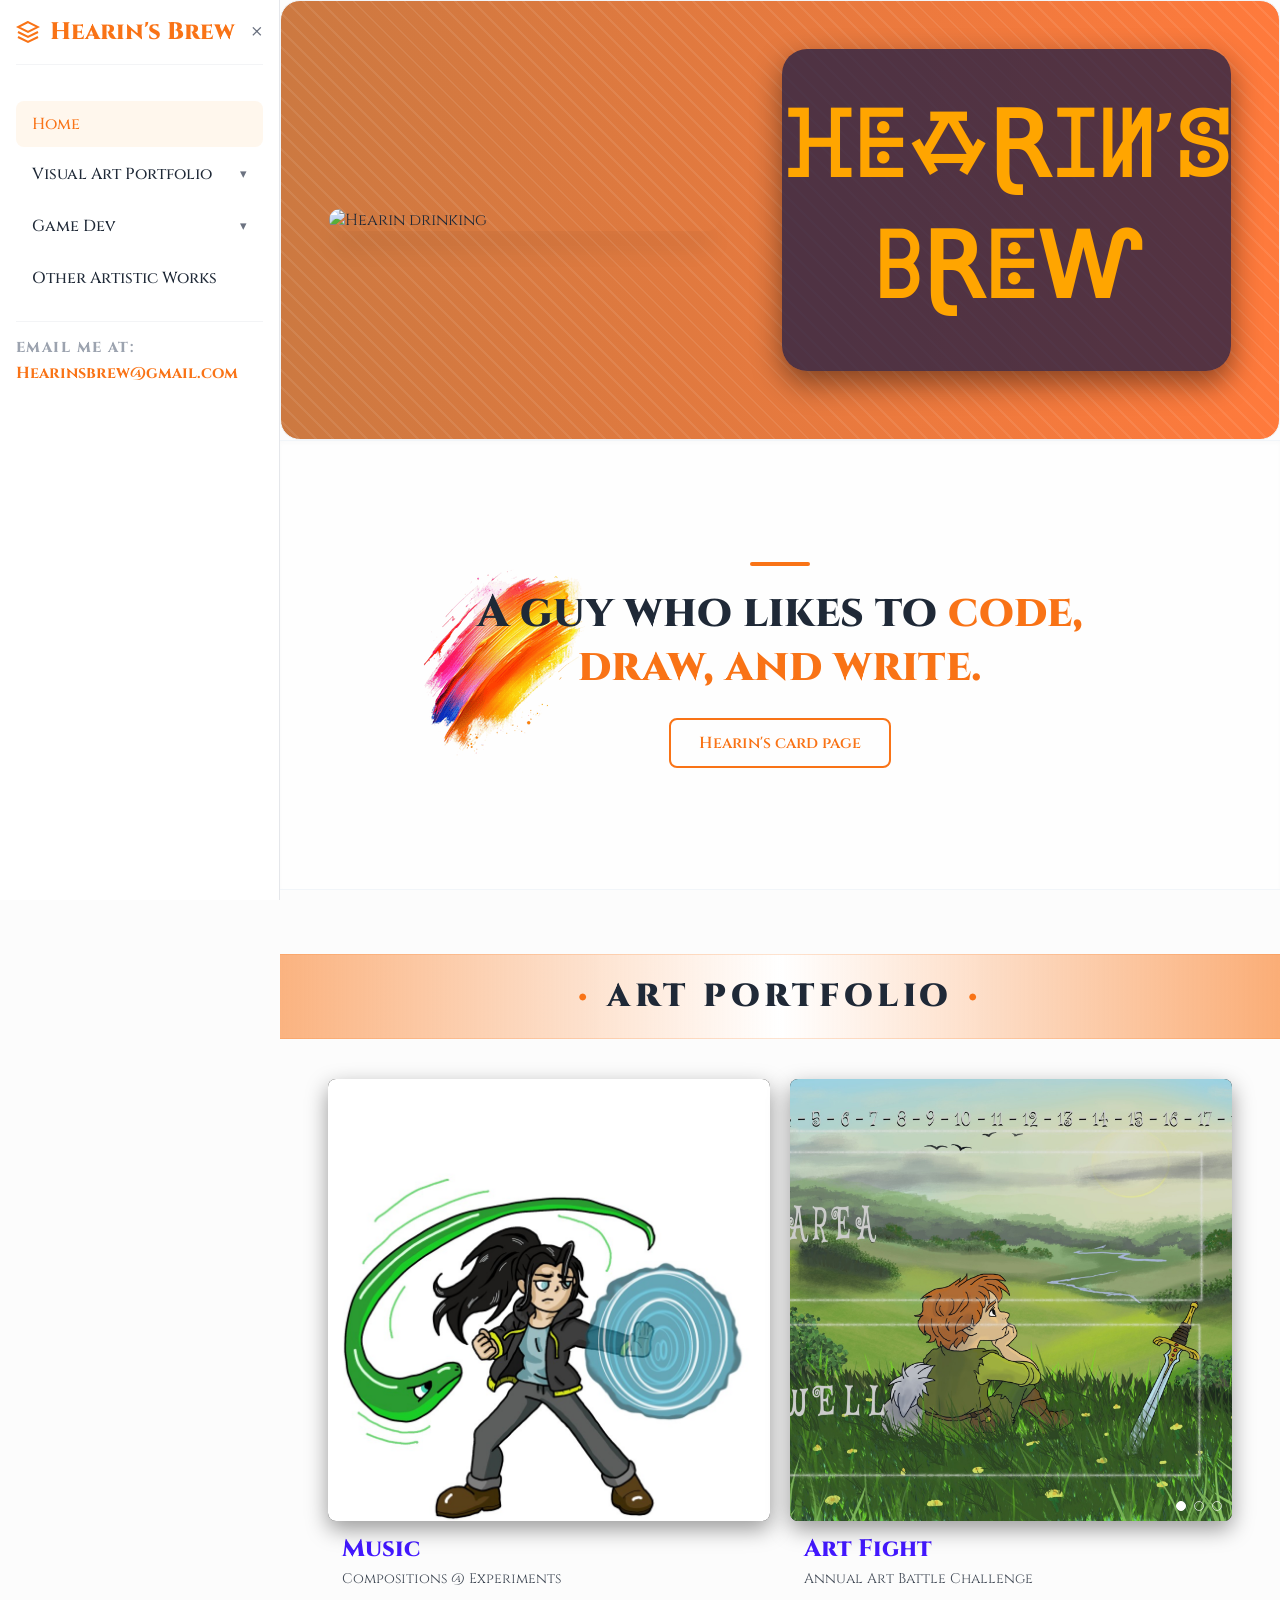
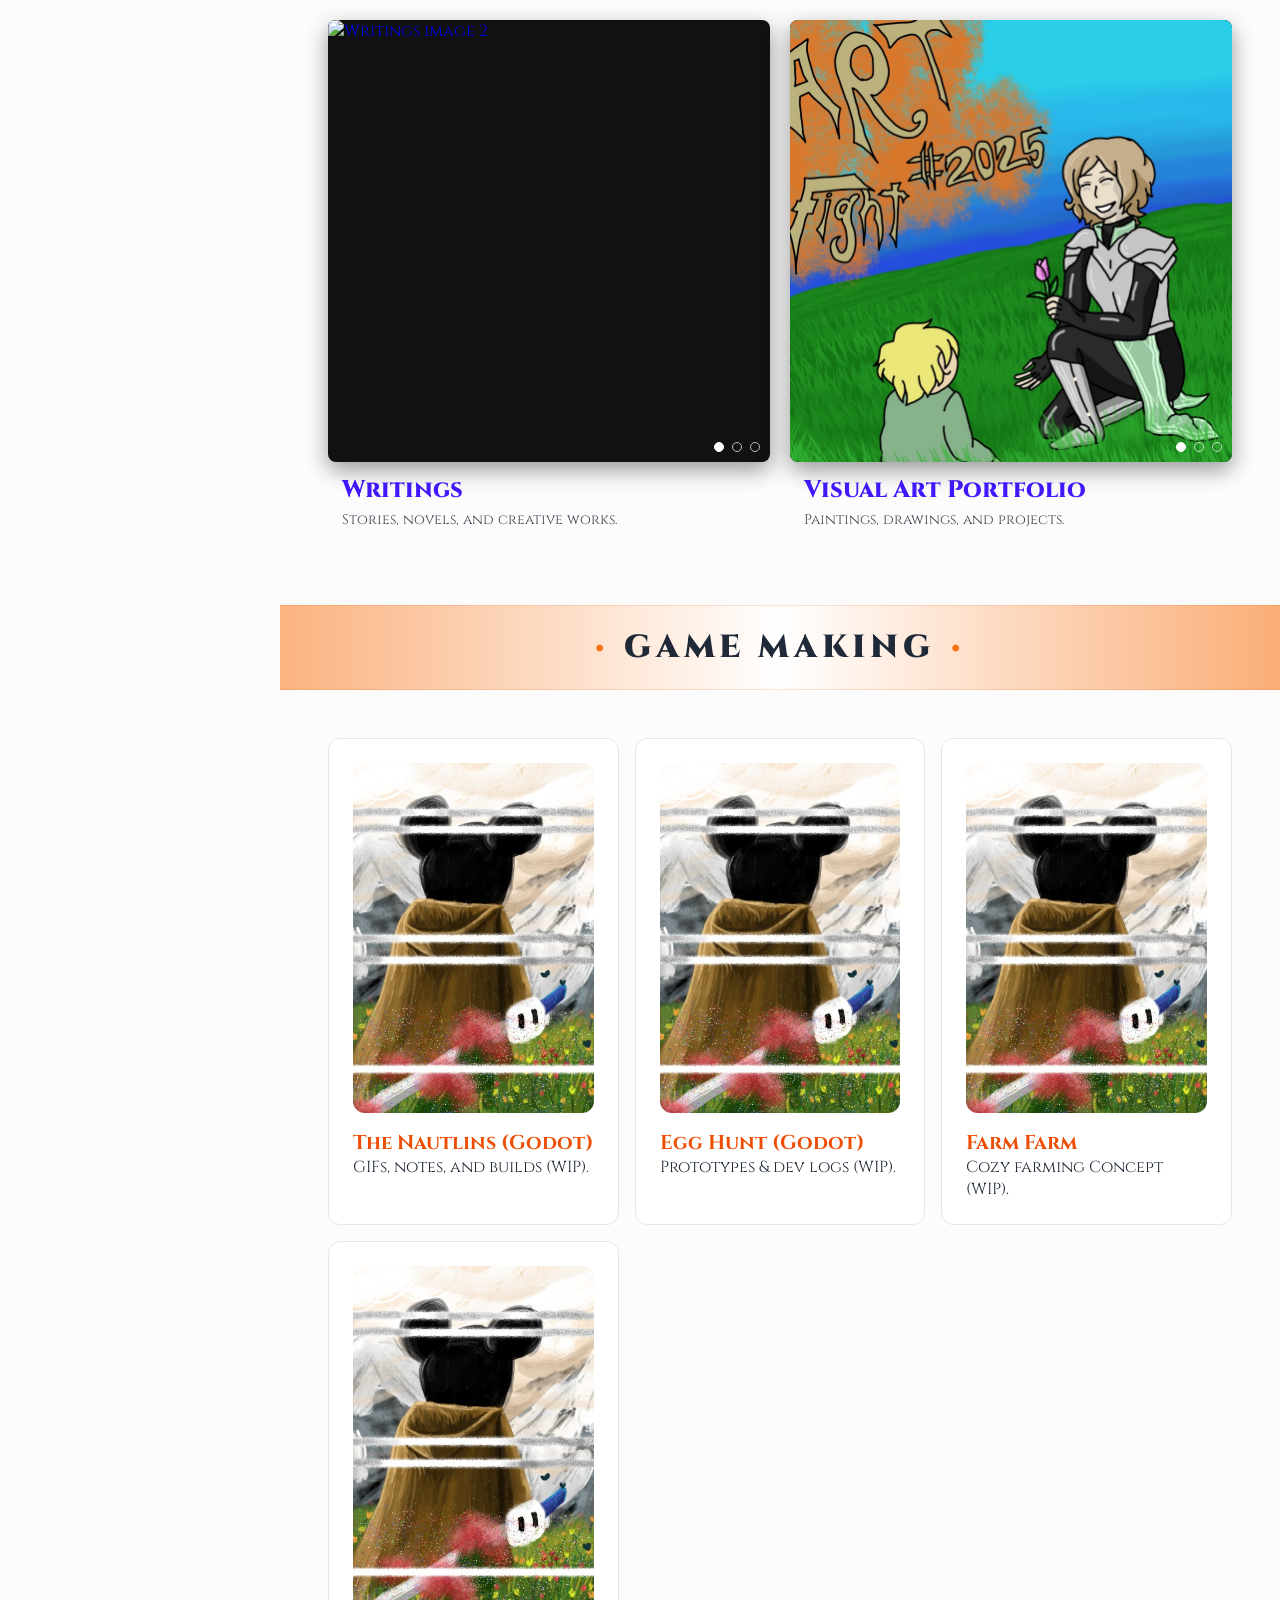
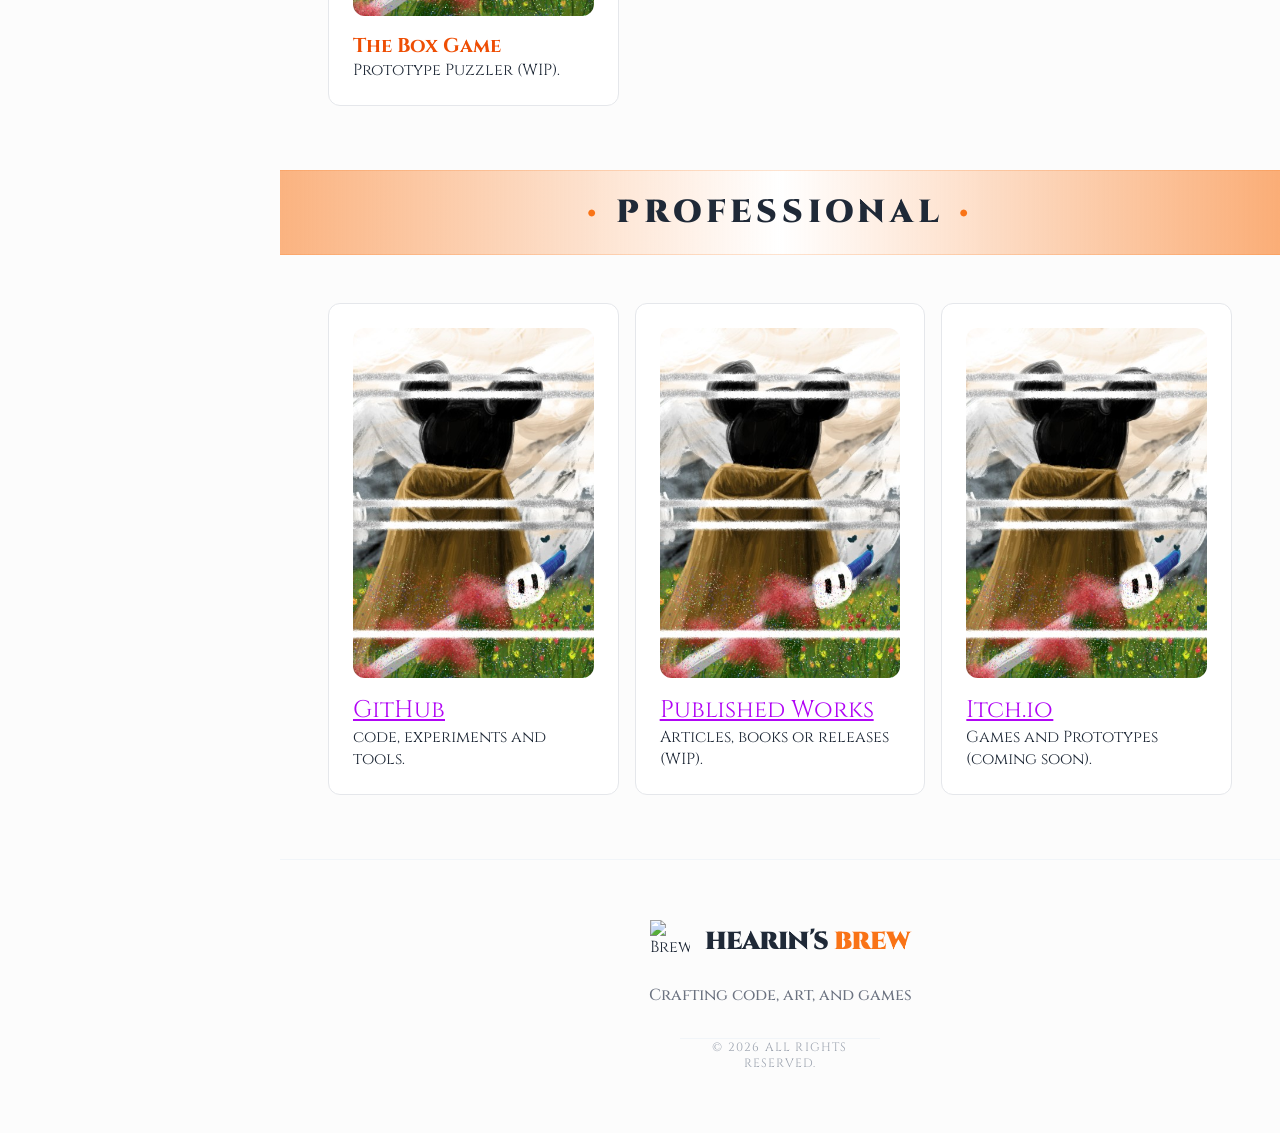
==== commit 08f92065: "home page link add" ====
--- a/index.html
+++ b/index.html
@@ -114,7 +114,7 @@
       <section class="section1">
         <div class="self-content">
           <h2 class="feature-title">A guy who likes to <span class="highlight">code, draw, and write.</span></h2>
-          <a href="#" class="secondary-btn">Hearin's card page</a>
+          <a href="https://hearinsbrew.carrd.co/" class="secondary-btn">Hearin's card page</a>
         </div>
       </section>
       <!-- carousel -->
@@ -279,7 +279,7 @@
             <img src="assets/Mickey p2.jpg" alt="The Nautlins" />
           </div>
           <div>
-            <p class="professional-p"><a href="#">Published Works</p></a>
+            <p class="professional-p"><a href="https://hearinsbrew.carrd.co/">Published Works</p></a>
             <p class="d">Articles, books or releases (WIP).</p>
           </div>
         </div>
@@ -288,7 +288,7 @@
             <img src="assets/Mickey p2.jpg" alt="The Nautlins" />
           </div>
           <div>
-            <p class="professional-p"><a href="#">Itch.io</p></a>
+            <p class="professional-p"><a href="https://hearinsbrew.carrd.co/">Itch.io</p></a>
             <p class="d">Games and Prototypes (coming soon).</p>
           </div>
         </div>
--- a/style.css
+++ b/style.css
@@ -426,6 +426,11 @@
    font-size: 24px;
 
 }
+.professional-p a{
+   color:rgb(177, 5, 245);
+   font-size: 24px;
+
+}
  .section1 {
      /* 1. Background and Layout */
      background-color: #fefefe;
--- a/mediaQuery.css
+++ b/mediaQuery.css
@@ -76,7 +76,7 @@
         padding: 1rem 1.5rem;
         min-height: auto;
         background-size: 130px 130px;
-       
+       background-position: right;
         /* Let the content define the height */
     }
 
